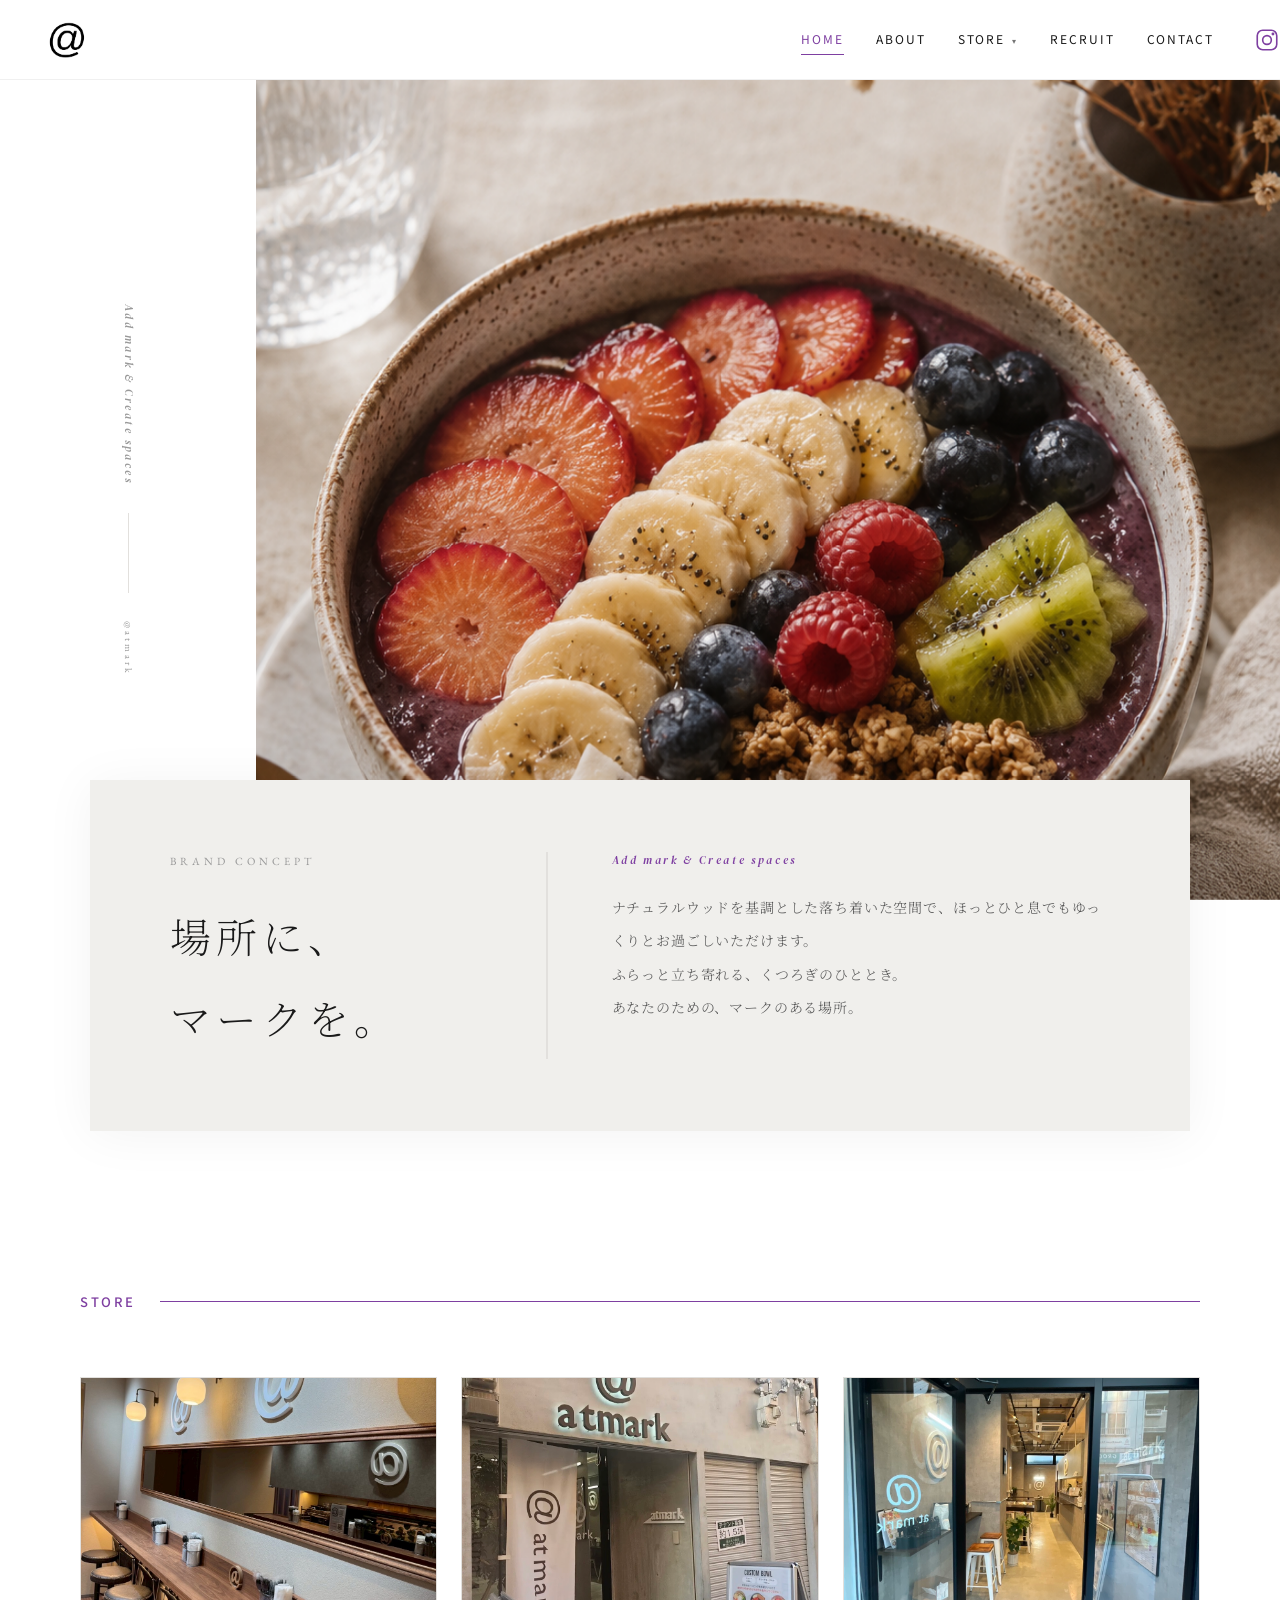
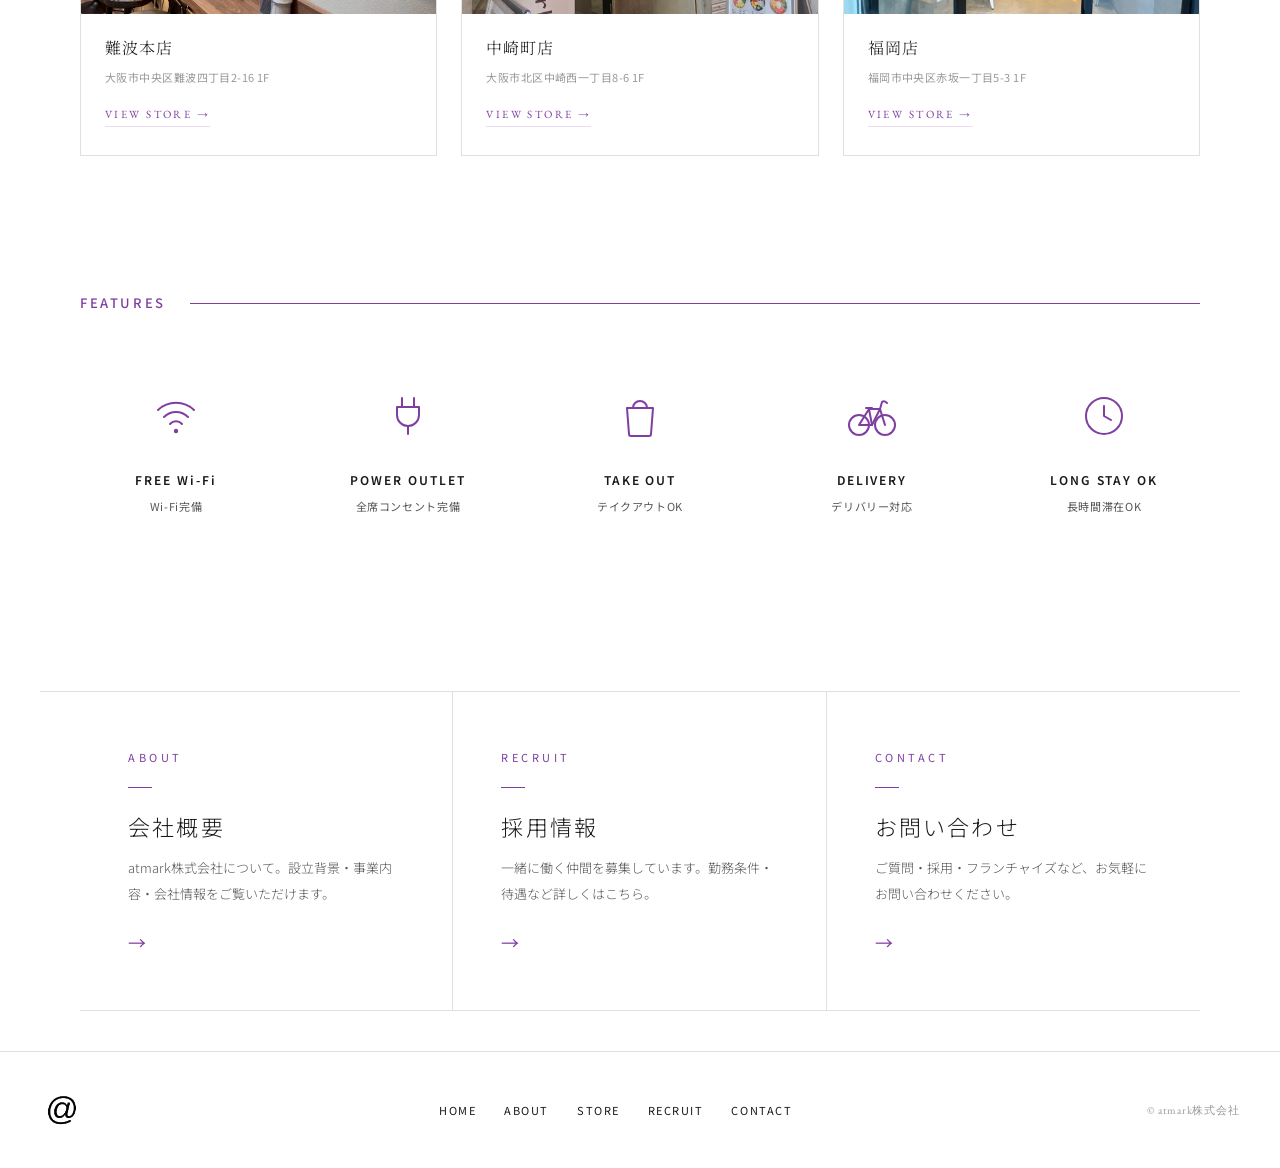
==== index.html @ f748c9ee "Add STORE accordion to hamburger drawer menu Co-Authored-By: Claude Sonnet 4.6 <noreply@anthropic.co" ====
<!DOCTYPE html>
<html lang="ja">

<head>
  <meta charset="UTF-8">
  <meta name="viewport" content="width=device-width, initial-scale=1.0">
  <title>@atmark — Add mark &amp; Create spaces</title>
  <meta name="description" content="@atmark — Add mark &amp; Create spaces。大阪・福岡でアサイーボウル＆グリークヨーグルト専門店を展開するatmark株式会社。">

  <link rel="preconnect" href="https://fonts.googleapis.com">
  <link rel="preconnect" href="https://fonts.gstatic.com" crossorigin>
  <link
    href="https://fonts.googleapis.com/css2?family=DM+Serif+Display:ital@0;1&family=EB+Garamond:ital,wght@0,400;0,500;1,400&family=Noto+Sans+JP:wght@300;400;500&family=Noto+Serif+JP:wght@200;300;400;500&display=swap"
    rel="stylesheet">
  <link rel="stylesheet" href="css/style.css">
  <script src="js/loading.js"></script>
</head>

<body>

  <header class="header">
    <div class="header__inner">
      <a href="index.html" class="logo" aria-label="at mark home">
        <img src="images/common/logo.png" alt="at mark" class="logo__img">
      </a>
      <nav class="nav" aria-label="primary">
        <ul class="nav__list">
          <li><a href="index.html" class="is-active" aria-current="page">HOME</a></li>
          <li><a href="about/index.html">ABOUT</a></li>
          <li class="nav__item--dd">
            <a href="#">STORE<span class="nav__caret"> ▾</span></a>
            <ul class="nav__dropdown">
              <li><a href="store/namba/index.html">難波本店</a></li>
              <li><a href="store/nakazakicho/index.html">中崎町店</a></li>
              <li><a href="store/fukuoka/index.html">福岡店</a></li>
            </ul>
          </li>
          <li><a href="recruit/index.html">RECRUIT</a></li>
          <li><a href="contact/index.html">CONTACT</a></li>
        </ul>
        <a href="https://www.instagram.com/atmark.acai?igsh=MmFkdWY1Mmg0eDNp" class="nav__ig" target="_blank"
          rel="noopener" aria-label="Instagram">
          <svg viewBox="0 0 24 24" width="20" height="20" fill="none" stroke="currentColor" stroke-width="1.5"
            aria-hidden="true">
            <rect x="3" y="3" width="18" height="18" rx="5" ry="5" />
            <circle cx="12" cy="12" r="4" />
            <circle cx="17.5" cy="6.5" r="0.6" fill="currentColor" />
          </svg>
        </a>
        <button class="nav__hamburger" aria-label="メニューを開く" aria-expanded="false">
          <span></span>
          <span></span>
          <span></span>
        </button>
      </nav>
    </div>
  </header>

  <div class="nav__drawer" aria-hidden="true">
    <button class="nav__drawer-close" aria-label="メニューを閉じる">
      <svg viewBox="0 0 24 24" width="20" height="20" fill="none" stroke="currentColor" stroke-width="1.5" aria-hidden="true"><path d="M18 6L6 18M6 6l12 12"/></svg>
    </button>
    <ul class="nav__drawer-list">
      <li><a href="index.html">HOME</a></li>
      <li><a href="about/index.html">ABOUT</a></li>
      <li class="nav__drawer-item--store">
        <button class="nav__drawer-store-btn" aria-expanded="false">STORE <span class="nav__drawer-caret">▾</span></button>
        <ul class="nav__drawer-sub">
          <li><a href="store/namba/index.html">難波本店</a></li>
          <li><a href="store/nakazakicho/index.html">中崎町店</a></li>
          <li><a href="store/fukuoka/index.html">福岡店</a></li>
        </ul>
      </li>
      <li><a href="recruit/index.html">RECRUIT</a></li>
      <li><a href="contact/index.html">CONTACT</a></li>
    </ul>
  </div>
  <div class="nav__overlay"></div>

  <section class="hero-c" aria-label="@atmark">
    <div class="hero-c__visual">
      <img src="images/common/main.jpg" alt="">
    </div>
    <div class="hero-c__side" aria-hidden="true">
      <span class="hero-c__side-text">Add mark &amp; Create spaces</span>
      <span class="hero-c__side-line"></span>
      <span class="hero-c__side-brand">@atmark</span>
    </div>
  </section>

  <div class="concept-wrap">
    <div class="concept">
      <div>
        <span class="concept__kicker">BRAND CONCEPT</span>
        <h1 class="concept__heading">場所に、<br>マークを。</h1>
      </div>
      <div class="concept__divider" aria-hidden="true"></div>
      <div>
        <span class="concept__sub">Add mark &amp; Create spaces</span>
        <p class="concept__body">
          ナチュラルウッドを基調とした落ち着いた空間で、ほっとひと息でもゆっくりとお過ごしいただけます。<br>ふらっと立ち寄れる、くつろぎのひととき。<br>あなたのための、マークのある場所。</p>
      </div>
    </div>
  </div>

  <section class="stores">
    <div class="container">
      <h2 class="section-head">
        <span class="section-head__title">STORE</span>
        <span class="section-head__rule" aria-hidden="true"></span>
      </h2>
      <ul class="stores__grid">
        <li class="store-card">
          <div class="store-card__img">
            <img src="images/store/namba/interior-01.jpg" alt="難波本店" loading="lazy">
          </div>
          <div class="store-card__body">
            <p class="store-card__name">難波本店</p>
            <p class="store-card__address">大阪市中央区難波四丁目2-16 1F</p>
            <a href="store/namba/index.html" class="store-card__link">VIEW STORE →</a>
          </div>
        </li>
        <li class="store-card">
          <div class="store-card__img">
            <img src="images/store/nakazakicho/exterior-01.jpg" alt="中崎町店" loading="lazy">
          </div>
          <div class="store-card__body">
            <p class="store-card__name">中崎町店</p>
            <p class="store-card__address">大阪市北区中崎西一丁目8-6 1F</p>
            <a href="store/nakazakicho/index.html" class="store-card__link">VIEW STORE →</a>
          </div>
        </li>
        <li class="store-card">
          <div class="store-card__img">
            <img src="images/store/fukuoka/exterior-01.jpg" alt="福岡店" loading="lazy">
          </div>
          <div class="store-card__body">
            <p class="store-card__name">福岡店</p>
            <p class="store-card__address">福岡市中央区赤坂一丁目5-3 1F</p>
            <a href="store/fukuoka/index.html" class="store-card__link">VIEW STORE →</a>
          </div>
        </li>
      </ul>
    </div>
  </section>

  <section class="features">
    <div class="container">
      <h2 class="section-head">
        <span class="section-head__title">FEATURES</span>
        <span class="section-head__rule" aria-hidden="true"></span>
      </h2>
      <ul class="features__grid">
        <li class="feat">
          <span class="feat__icon" aria-hidden="true">
            <svg viewBox="0 0 48 48" fill="none" stroke="currentColor" stroke-width="2" stroke-linecap="round"
              stroke-linejoin="round">
              <path d="M6 18a26 26 0 0 1 36 0" />
              <path d="M12 25a17 17 0 0 1 24 0" />
              <path d="M18 32a8 8 0 0 1 12 0" />
              <circle cx="24" cy="39" r="2.2" fill="currentColor" stroke="none" />
            </svg>
          </span>
          <p class="feat__en">FREE Wi-Fi</p>
          <p class="feat__ja">Wi-Fi完備</p>
        </li>
        <li class="feat">
          <span class="feat__icon" aria-hidden="true">
            <svg viewBox="0 0 48 48" fill="none" stroke="currentColor" stroke-width="2" stroke-linecap="round"
              stroke-linejoin="round">
              <path d="M18 6v9" />
              <path d="M30 6v9" />
              <path d="M13 15h22v8a11 11 0 0 1-22 0z" />
              <path d="M24 34v8" />
            </svg>
          </span>
          <p class="feat__en">POWER OUTLET</p>
          <p class="feat__ja">全席コンセント完備</p>
        </li>
        <li class="feat">
          <span class="feat__icon" aria-hidden="true">
            <svg viewBox="0 0 48 48" fill="none" stroke="currentColor" stroke-width="2" stroke-linecap="round"
              stroke-linejoin="round">
              <path d="M11 16h26l-2 26a2 2 0 0 1-2 2H15a2 2 0 0 1-2-2z" />
              <path d="M17 16a7 7 0 0 1 14 0" />
            </svg>
          </span>
          <p class="feat__en">TAKE OUT</p>
          <p class="feat__ja">テイクアウトOK</p>
        </li>
        <li class="feat">
          <span class="feat__icon" aria-hidden="true">
            <svg viewBox="0 0 48 48" fill="none" stroke="currentColor" stroke-width="2" stroke-linecap="round"
              stroke-linejoin="round">
              <circle cx="11" cy="33" r="10" />
              <circle cx="37" cy="33" r="10" />
              <path d="M11 33 L24 33 L21 17 Z" />
              <path d="M24 33 L32 17" />
              <path d="M21 17 L32 17" />
              <path d="M32 17 L37 33" />
              <path d="M32 17 L34 10 Q36 8 39 11" />
              <path d="M18 16 L24 16" />
            </svg>
          </span>
          <p class="feat__en">DELIVERY</p>
          <p class="feat__ja">デリバリー対応</p>
        </li>
        <li class="feat">
          <span class="feat__icon" aria-hidden="true">
            <svg viewBox="0 0 48 48" fill="none" stroke="currentColor" stroke-width="2" stroke-linecap="round"
              stroke-linejoin="round">
              <circle cx="24" cy="24" r="18" />
              <path d="M24 14v10l7 4" />
            </svg>
          </span>
          <p class="feat__en">LONG STAY OK</p>
          <p class="feat__ja">長時間滞在OK</p>
        </li>
      </ul>
    </div>
  </section>

  <section class="page-nav">
    <div class="container">
      <a href="about/index.html" class="page-nav__item">
        <span class="page-nav__en">ABOUT</span>
        <span class="page-nav__rule" aria-hidden="true"></span>
        <div class="page-nav__body">
          <h2 class="page-nav__title">会社概要</h2>
          <p class="page-nav__desc">atmark株式会社について。設立背景・事業内容・会社情報をご覧いただけます。</p>
        </div>
        <span class="page-nav__arrow" aria-hidden="true">→</span>
      </a>
      <a href="recruit/index.html" class="page-nav__item">
        <span class="page-nav__en">RECRUIT</span>
        <span class="page-nav__rule" aria-hidden="true"></span>
        <div class="page-nav__body">
          <h2 class="page-nav__title">採用情報</h2>
          <p class="page-nav__desc">一緒に働く仲間を募集しています。勤務条件・待遇など詳しくはこちら。</p>
        </div>
        <span class="page-nav__arrow" aria-hidden="true">→</span>
      </a>
      <a href="contact/index.html" class="page-nav__item">
        <span class="page-nav__en">CONTACT</span>
        <span class="page-nav__rule" aria-hidden="true"></span>
        <div class="page-nav__body">
          <h2 class="page-nav__title">お問い合わせ</h2>
          <p class="page-nav__desc">ご質問・採用・フランチャイズなど、お気軽にお問い合わせください。</p>
        </div>
        <span class="page-nav__arrow" aria-hidden="true">→</span>
      </a>
    </div>
  </section>

  <footer class="footer">
    <div class="footer__inner">
      <a href="index.html" class="logo logo--sm" aria-label="at mark home">
        <img src="images/common/logo.png" alt="at mark" class="logo__img">
      </a>
      <nav class="footer__nav" aria-label="footer">
        <ul>
          <li><a href="index.html">HOME</a></li>
          <li><a href="about/index.html">ABOUT</a></li>
          <li><a href="store/namba/index.html">STORE</a></li>
          <li><a href="recruit/index.html">RECRUIT</a></li>
          <li><a href="contact/index.html">CONTACT</a></li>
        </ul>
      </nav>
      <p class="footer__copy">© atmark株式会社</p>
    </div>
  </footer>

  <script src="js/nav.js"></script>
</body>

</html>
---- css/style.css ----
/* =========================================================
   @atmark コーポレートサイト — style.css
   Design C ベース: 右寄せ Hero / 浮かびカード / 超大余白
   ========================================================= */

/* ---------------------------------------------------------
   1. Variables
   --------------------------------------------------------- */
:root {
  --bg:           #FFFFFF;
  --surface:      #FFFFFF;
  --text:         #1a1a1a;
  --text-soft:    #555555;
  --text-mute:    #999999;
  --accent:       #7E3FA1;
  --accent-light: #EBDCF3;
  --border:       #E2E0DD;

  --font-serif:    'Noto Serif JP', 'Yu Mincho', '游明朝', 'Hiragino Mincho ProN', serif;
  --font-garamond: 'EB Garamond', 'Georgia', serif;
  --font-dm:       'DM Serif Display', 'Georgia', serif;
  --font-sans:     'Noto Sans JP', 'Yu Gothic', '游ゴシック', 'Hiragino Sans', sans-serif;

  --sp-xs: 24px;
  --sp-s:  40px;
  --sp-m:  64px;
  --sp-l:  96px;

  --container:      1200px;
  --container-wide: 1400px;
}

/* ---------------------------------------------------------
   2. Reset / Base
   --------------------------------------------------------- */
*, *::before, *::after { box-sizing: border-box; }
html { -webkit-text-size-adjust: 100%; scroll-behavior: smooth; }
body {
  margin: 0;
  background: var(--bg);
  color: var(--text);
  font-family: var(--font-sans);
  font-size: 13px;
  line-height: 1.7;
  -webkit-font-smoothing: antialiased;
  -moz-osx-font-smoothing: grayscale;
}
body.is-store { background: var(--bg); }

img { display: block; max-width: 100%; height: auto; }
a { color: inherit; text-decoration: none; }
ul, ol { list-style: none; margin: 0; padding: 0; }
dl, dd { margin: 0; }
button { font: inherit; cursor: pointer; border: none; }

.container {
  max-width: var(--container);
  margin: 0 auto;
  padding: 0 var(--sp-s);
}

/* ---------------------------------------------------------
   3. Logo
   --------------------------------------------------------- */
.logo { display: inline-flex; align-items: center; }
.logo__img { height: 44px; width: auto; display: block; }
.logo--sm .logo__img { height: 36px; }

/* ---------------------------------------------------------
   4. Header & Navigation
   --------------------------------------------------------- */
.header {
  position: fixed;
  top: 0; left: 0; right: 0;
  height: 80px;
  background: rgba(255,255,255,0.96);
  backdrop-filter: blur(8px);
  -webkit-backdrop-filter: blur(8px);
  border-bottom: 1px solid rgba(0,0,0,0.06);
  z-index: 100;
}
body.is-store .header {
  background: rgba(255,255,255,0.96);
  border-bottom: 1px solid var(--border);
}
.header__inner {
  max-width: var(--container-wide);
  margin: 0 auto;
  height: 100%;
  padding: 0 0 0 var(--sp-s);
  display: flex;
  align-items: center;
  justify-content: space-between;
  gap: var(--sp-s);
}

.nav { display: flex; align-items: center; gap: var(--sp-s); }
.nav__list { display: flex; align-items: center; gap: 32px; }
.nav__list a {
  font-size: 12px;
  font-weight: 400;
  letter-spacing: 0.16em;
  color: var(--text);
  padding: 6px 0;
  position: relative;
  transition: color 0.2s;
}
.nav__list a:hover { color: var(--accent); }
.nav__list a.is-active { color: var(--accent); }
.nav__list a.is-active::after {
  content: "";
  position: absolute;
  left: 0; right: 0; bottom: -2px;
  height: 1.5px;
  background: var(--accent);
}
.nav__caret { font-size: 8px; opacity: 0.6; margin-left: 3px; }

/* Dropdown */
.nav__item--dd { position: relative; }
.nav__dropdown {
  position: absolute;
  top: 100%;
  left: 50%;
  transform: translateX(-50%) translateY(-4px);
  background: #FFFFFF;
  border: 1px solid var(--border);
  min-width: 136px;
  padding: 14px 0 8px;
  opacity: 0;
  visibility: hidden;
  transition: opacity 0.2s ease, transform 0.2s ease;
  box-shadow: 0 8px 28px rgba(0,0,0,0.07);
  z-index: 200;
}
.nav__item--dd:hover .nav__dropdown {
  opacity: 1;
  visibility: visible;
  transform: translateX(-50%) translateY(0);
}
.nav__dropdown li a {
  display: block;
  padding: 9px 20px;
  font-size: 12px;
  letter-spacing: 0.06em;
  transition: color 0.15s;
}
.nav__dropdown li a:hover { color: var(--accent); }
.nav__dropdown li a.is-active {
  color: var(--accent);
  font-weight: 500;
}

/* Instagram icon */
.nav__ig {
  display: inline-flex;
  align-items: center;
  justify-content: center;
  color: var(--accent);
  transition: color 0.2s;
}
.nav__ig svg { width: 26px; height: 26px; }
.nav__ig:hover { opacity: 0.7; }

/* Hamburger */
.nav__hamburger {
  display: none;
  flex-direction: column;
  justify-content: center;
  gap: 5px;
  background: none;
  border: none;
  padding: 4px;
  cursor: pointer;
  z-index: 301;
}
.nav__hamburger span {
  display: block;
  width: 22px;
  height: 1.5px;
  background: var(--text);
  transition: transform 0.25s, opacity 0.25s;
}

/* Drawer */
.nav__drawer {
  position: fixed;
  top: 0;
  right: 0;
  width: 280px;
  height: 100vh;
  background: var(--bg);
  z-index: 300;
  padding: 72px 40px 40px;
  transform: translateX(100%);
  transition: transform 0.3s ease;
}
.nav__drawer.is-open { transform: translateX(0); }
.nav__drawer-close {
  position: absolute;
  top: 20px;
  right: 20px;
  background: none;
  border: none;
  color: var(--text-mute);
  cursor: pointer;
  padding: 4px;
  display: flex;
  align-items: center;
}
.nav__drawer-close:hover { color: var(--accent); }
.nav__drawer-list {
  list-style: none;
  padding: 0;
  margin: 0;
}
.nav__drawer-list li { border-bottom: 1px solid var(--border); }
.nav__drawer-list a {
  display: block;
  padding: 18px 0;
  font-size: 12px;
  letter-spacing: 0.24em;
  color: var(--text);
  text-decoration: none;
  transition: color 0.15s;
}
.nav__drawer-list a:hover { color: var(--accent); }
.nav__drawer-list a.is-active { color: var(--accent); }

/* Overlay */
.nav__overlay {
  display: none;
  position: fixed;
  inset: 0;
  background: rgba(0,0,0,0.35);
  z-index: 290;
}
.nav__overlay.is-open { display: block; }

/* ---------------------------------------------------------
   5. Footer
   --------------------------------------------------------- */
.footer {
  background: var(--bg);
  border-top: 1px solid var(--border);
  padding: var(--sp-s) 0;
  margin-top: var(--sp-s);
}
body.is-store .footer { background: var(--bg); }
.footer__inner {
  max-width: var(--container-wide);
  margin: 0 auto;
  padding: 0 var(--sp-s);
  display: grid;
  grid-template-columns: auto 1fr auto;
  align-items: center;
  gap: var(--sp-s);
}
.footer__nav ul {
  display: flex;
  justify-content: center;
  flex-wrap: wrap;
  gap: 28px;
}
.footer__nav a {
  font-size: 11px;
  font-weight: 400;
  letter-spacing: 0.14em;
  transition: color 0.2s;
}
.footer__nav a:hover { color: var(--accent); }
.footer__copy {
  margin: 0;
  font-size: 11px;
  letter-spacing: 0.08em;
  color: var(--text-mute);
  font-family: var(--font-garamond);
}

/* ---------------------------------------------------------
   6. Section heading (shared)
   --------------------------------------------------------- */
.section-head {
  display: flex;
  align-items: center;
  gap: var(--sp-xs);
  margin: 0 0 var(--sp-m);
}
.section-head__title {
  font-size: 13px;
  font-weight: 500;
  letter-spacing: 0.2em;
  white-space: nowrap;
  color: var(--accent);
}
.section-head__rule {
  flex: 1;
  height: 1px;
  background: var(--accent);
}

/* ---------------------------------------------------------
   7. HOME — Hero C (Design C: 右寄せ 80% + 左パネル)
   --------------------------------------------------------- */
.hero-c {
  position: relative;
  height: 100vh;
  min-height: 600px;
  padding-top: 80px;
  display: flex;
  flex-direction: row-reverse;
}
.hero-c__visual {
  width: 80%;
  height: 100%;
  overflow: hidden;
  flex-shrink: 0;
}
.hero-c__visual img {
  width: 100%;
  height: 100%;
  object-fit: cover;
  object-position: center 30%;
  animation: heroZoomOut 9s ease forwards;
}
@keyframes heroZoomOut {
  from { transform: scale(1.06); }
  to   { transform: scale(1); }
}
.hero-c__side {
  flex: 1;
  display: flex;
  flex-direction: column;
  align-items: center;
  justify-content: center;
  background: var(--bg);
  gap: 28px;
}
.hero-c__side-text {
  writing-mode: vertical-rl;
  font-family: var(--font-dm);
  font-style: italic;
  font-size: 11px;
  letter-spacing: 0.22em;
  color: var(--text-mute);
}
.hero-c__side-line {
  width: 1px;
  height: 80px;
  background: var(--border);
}
.hero-c__side-brand {
  writing-mode: vertical-rl;
  font-family: var(--font-garamond);
  font-size: 10px;
  letter-spacing: 0.3em;
  color: var(--text-mute);
}

/* ---------------------------------------------------------
   8. HOME — Concept card (Hero に重なる白カード)
   --------------------------------------------------------- */
.concept-wrap {
  position: relative;
  margin-top: -120px;
  z-index: 10;
  padding: 0 var(--sp-s) 160px;
}
.concept {
  max-width: 1100px;
  margin: 0 auto;
  background: #F0EFEC;
  padding: 72px 80px;
  display: grid;
  grid-template-columns: 1fr 2px 1.6fr;
  gap: 64px;
  align-items: start;
  box-shadow: 0 4px 48px rgba(0,0,0,0.05);
}
.concept__kicker {
  display: block;
  font-family: var(--font-garamond);
  font-size: 11px;
  letter-spacing: 0.36em;
  color: var(--text-mute);
  margin-bottom: 24px;
}
.concept__heading {
  margin: 0;
  font-family: var(--font-serif);
  font-size: clamp(28px, 3.2vw, 44px);
  font-weight: 200;
  line-height: 2;
  letter-spacing: 0.12em;
  color: var(--text);
}
.concept__divider {
  background: var(--border);
  align-self: stretch;
}
.concept__sub {
  display: block;
  font-family: var(--font-dm);
  font-style: italic;
  font-size: 11px;
  letter-spacing: 0.24em;
  color: var(--accent);
  margin-bottom: 20px;
}
.concept__body {
  margin: 0;
  font-family: var(--font-serif);
  font-size: 14px;
  font-weight: 300;
  line-height: 2.4;
  letter-spacing: 0.06em;
  color: var(--text-soft);
}

/* ---------------------------------------------------------
   9. HOME — Store teaser
   --------------------------------------------------------- */
.stores {
  padding: 0 0 var(--sp-l);
}
.stores__grid {
  display: grid;
  grid-template-columns: repeat(3, 1fr);
  gap: var(--sp-xs);
  margin-top: 0;
}
.store-card {
  background: #FFFFFF;
  border: 1px solid var(--border);
  overflow: hidden;
  position: relative;
  transition: box-shadow 0.3s ease;
  cursor: pointer;
}
.store-card:hover { box-shadow: 0 8px 32px rgba(0,0,0,0.08); }
.store-card__img {
  aspect-ratio: 3 / 2;
  overflow: hidden;
}
.store-card__img img {
  width: 100%;
  height: 100%;
  object-fit: cover;
  transition: transform 0.6s ease;
}
.store-card:hover .store-card__img img { transform: scale(1.04); }
.store-card__body { padding: 20px 24px 28px; }
.store-card__name {
  font-family: var(--font-serif);
  font-size: 16px;
  font-weight: 300;
  margin: 0 0 6px;
  letter-spacing: 0.06em;
}
.store-card__address {
  font-size: 11px;
  color: var(--text-mute);
  margin: 0 0 16px;
  letter-spacing: 0.04em;
}
.store-card__link {
  display: inline-flex;
  align-items: center;
  gap: 6px;
  font-family: var(--font-garamond);
  font-size: 11px;
  letter-spacing: 0.22em;
  color: var(--accent);
  border-bottom: 1px solid var(--accent-light);
  padding-bottom: 2px;
  transition: border-color 0.2s;
}
.store-card__link::after {
  content: '';
  position: absolute;
  inset: 0;
}
.store-card:hover .store-card__link { border-color: var(--accent); }

/* ---------------------------------------------------------
   10. HOME — Page navigation
   --------------------------------------------------------- */
.page-nav .container {
  display: grid;
  grid-template-columns: repeat(3, 1fr);
  border-top: 1px solid var(--border);
}
.page-nav__item {
  display: flex;
  flex-direction: column;
  gap: 20px;
  padding: 56px 48px 52px;
  border-right: 1px solid var(--border);
  border-bottom: 1px solid var(--border);
  text-decoration: none;
  color: var(--text);
  transition: background 0.25s;
}
.page-nav__item:last-child { border-right: none; }
.page-nav__item:hover { background: #FFFFFF; }
.page-nav__en {
  font-family: var(--garamond);
  font-size: 11px;
  letter-spacing: 0.32em;
  color: var(--accent);
}
.page-nav__rule {
  display: block;
  width: 24px;
  height: 1px;
  background: var(--accent);
}
.page-nav__title {
  margin: 0 0 10px;
  font-family: var(--serif);
  font-size: 22px;
  font-weight: 300;
  letter-spacing: 0.1em;
}
.page-nav__desc {
  margin: 0;
  font-size: 13px;
  font-weight: 300;
  line-height: 2;
  color: var(--text-soft);
}
.page-nav__arrow {
  margin-top: auto;
  font-family: var(--garamond);
  font-size: 18px;
  color: var(--accent);
  transition: transform 0.2s;
}
.page-nav__item:hover .page-nav__arrow { transform: translateX(4px); }

/* ---------------------------------------------------------
   11. HOME / STORE — Features
   --------------------------------------------------------- */
.features {
  padding: var(--sp-s) 0 var(--sp-l);
  margin-bottom: 80px;
}
.features__grid {
  display: grid;
  grid-template-columns: repeat(5, 1fr);
  gap: var(--sp-s);
}
.feat {
  display: flex;
  flex-direction: column;
  align-items: center;
  gap: 6px;
  text-align: center;
}
.feat__icon {
  display: inline-flex;
  align-items: center;
  justify-content: center;
  width: 76px;
  height: 76px;
  margin-bottom: 10px;
  color: var(--accent);
}
.feat__icon svg { width: 48px; height: 48px; }
.feat__en {
  margin: 0;
  font-size: 12px;
  font-weight: 600;
  letter-spacing: 0.16em;
  color: var(--text);
}
.feat__ja {
  margin: 0;
  font-size: 11px;
  font-weight: 400;
  letter-spacing: 0.06em;
  color: var(--text-soft);
}

/* ---------------------------------------------------------
   11. Sub-page hero (ABOUT / RECRUIT / CONTACT / STORE)
   --------------------------------------------------------- */
.hero-sub {
  position: relative;
  height: clamp(300px, 38vw, 460px);
  overflow: hidden;
  background: #111;
  margin-top: 80px;
}
.hero-sub__img {
  width: 100%;
  height: 100%;
  object-fit: cover;
  object-position: center 35%;
  opacity: 0.7;
  animation: heroZoomOut 9s ease forwards;
}
.hero-sub__overlay {
  position: absolute;
  left: clamp(32px, 6vw, 80px);
  bottom: clamp(36px, 5.5vw, 64px);
  color: #fff;
  text-shadow: 0 1px 18px rgba(0,0,0,0.3);
}
.hero-sub__label {
  margin: 0 0 14px;
  font-family: var(--font-garamond);
  font-size: 10px;
  letter-spacing: 0.44em;
  opacity: 0.75;
}
.hero-sub__title {
  margin: 0 0 8px;
  font-family: var(--font-serif);
  font-size: clamp(32px, 5vw, 60px);
  font-weight: 300;
  letter-spacing: 0.24em;
  line-height: 1;
}
.hero-sub__en {
  margin: 0;
  font-family: var(--font-garamond);
  font-size: clamp(12px, 1.4vw, 16px);
  font-weight: 400;
  letter-spacing: 0.3em;
  opacity: 0.75;
}

/* ---------------------------------------------------------
   12. Sub-page lead
   --------------------------------------------------------- */
.page-lead {
  text-align: center;
  padding: clamp(72px, 10vw, 120px) var(--sp-s);
  background: var(--surface);
}
.page-lead--tight {
  padding-bottom: 24px;
}
.page-lead__title {
  margin: 0 auto 32px;
  font-family: var(--font-serif);
  font-size: clamp(20px, 2.4vw, 28px);
  font-weight: 300;
  line-height: 1.9;
  letter-spacing: 0.12em;
}
.page-lead__rule {
  display: block;
  width: 1px;
  height: 56px;
  background: var(--text-mute);
  margin: 0 auto 32px;
}
.page-lead__body {
  margin: 0 auto;
  max-width: 560px;
  font-family: var(--font-serif);
  font-size: 13px;
  font-weight: 300;
  line-height: 2.2;
  color: var(--text-soft);
  letter-spacing: 0.04em;
}

/* ---------------------------------------------------------
   13. STORE pages — Store Info
   --------------------------------------------------------- */
.store-lead {
  text-align: center;
  padding: var(--sp-l) var(--sp-s);
  background: var(--surface);
}
.store-lead__title {
  margin: 0 auto;
  font-family: var(--font-serif);
  font-weight: 400;
  font-size: clamp(20px, 2.4vw, 28px);
  letter-spacing: 0.12em;
  line-height: 1.9;
  color: var(--text);
}
.store-lead__divider {
  display: block;
  width: 40px;
  height: 1px;
  background: var(--accent);
  margin: var(--sp-xs) auto;
}
.store-lead__body {
  margin: 0 auto;
  font-size: 13px;
  line-height: 2;
  color: var(--text-soft);
  letter-spacing: 0.04em;
}

.info { padding: var(--sp-s) 0 var(--sp-l); }
.info__grid {
  display: grid;
  grid-template-columns: 1fr 1.4fr;
  gap: var(--sp-m);
  align-items: start;
}
.info__list {
  display: flex;
  flex-direction: column;
  gap: 32px;
}
.info__row {
  display: grid;
  grid-template-columns: 44px 80px 1fr;
  gap: 16px;
  align-items: center;
  padding-bottom: 20px;
  border-bottom: 1px solid var(--border);
}
.info__icon {
  display: inline-flex;
  align-items: center;
  justify-content: center;
  width: 24px; height: 24px;
  color: var(--accent);
}
.info__row dt {
  font-size: 11px;
  font-weight: 500;
  letter-spacing: 0.18em;
  color: var(--text-mute);
}
.info__row dd {
  font-size: 15px;
  font-weight: 400;
  letter-spacing: 0.06em;
}

/* Map */
.info__map { display: flex; flex-direction: column; align-items: flex-end; gap: var(--sp-xs); }
.map {
  position: relative;
  width: 100%;
  height: 360px;
  background: #e6e6e6;
  overflow: hidden;
}
.map iframe {
  width: 100%;
  height: 100%;
  border: 0;
  filter: grayscale(0.6) contrast(1.05);
}
.map__pin {
  position: absolute;
  top: 50%; left: 50%;
  transform: translate(-50%,-50%);
  display: inline-flex;
  align-items: center;
  gap: 8px;
  pointer-events: none;
  z-index: 2;
}
.map__mark {
  display: inline-flex;
  align-items: center;
  justify-content: center;
  width: 32px; height: 32px;
  border-radius: 50%;
  background: var(--accent);
  color: #fff;
  font-family: var(--font-serif);
  font-size: 18px;
  box-shadow: 0 2px 6px rgba(0,0,0,0.18);
}
.map__label {
  font-family: var(--font-serif);
  font-size: 16px;
  font-weight: 500;
  background: rgba(250,250,250,0.88);
  padding: 2px 8px;
  letter-spacing: 0.04em;
}

/* Button */
.btn {
  display: inline-flex;
  align-items: center;
  gap: 8px;
  padding: 12px 24px;
  font-size: 13px;
  font-weight: 500;
  letter-spacing: 0.1em;
  border-radius: 2px;
  transition: all 0.2s;
  cursor: pointer;
}
.btn--ghost {
  background: #FFFFFF;
  color: var(--text);
  border: 1px solid var(--border);
}
.btn--ghost:hover {
  background: var(--accent-light);
  border-color: var(--accent);
  color: var(--accent);
}
.btn--solid {
  background: var(--text);
  color: #fff;
  border: 1px solid var(--text);
}
.btn--solid:hover { background: var(--accent); border-color: var(--accent); }

/* Gallery */
.gallery { padding: var(--sp-s) 0 var(--sp-l); }
.gallery__grid {
  display: grid;
  grid-template-columns: repeat(3, 1fr);
  gap: var(--sp-xs);
}
.gallery__grid figure {
  margin: 0;
  aspect-ratio: 4/3;
  overflow: hidden;
  background: #e6e6e6;
  position: relative;
}
.gallery__grid figure::after {
  content: '';
  position: absolute;
  inset: 0;
  background: linear-gradient(to bottom, transparent 55%, rgba(20,15,10,0.28) 100%);
  pointer-events: none;
  transition: opacity 0.4s ease;
}
.gallery__grid figure:hover::after { opacity: 0.4; }
.gallery__grid img {
  width: 100%;
  height: 100%;
  object-fit: cover;
  transition: transform 0.5s ease, filter 0.5s ease;
  filter: brightness(0.93) saturate(0.85);
}
.gallery__grid figure:hover img {
  transform: scale(1.03);
  filter: brightness(1) saturate(1);
}

/* Instagram CTA in store */
.store-ig {
  padding: var(--sp-s) 0 var(--sp-m);
  text-align: center;
}
.store-ig a {
  display: inline-flex;
  align-items: center;
  gap: 10px;
  padding: 14px 32px;
  border: 1px solid var(--border);
  font-family: var(--font-garamond);
  font-size: 13px;
  letter-spacing: 0.2em;
  color: var(--text);
  transition: all 0.2s;
}
.store-ig a:hover { border-color: var(--accent); color: var(--accent); }

/* ---------------------------------------------------------
   14. ABOUT — CEO Message
   --------------------------------------------------------- */
.ceo-section {
  background: var(--bg);
  overflow: hidden;
}
.ceo-section__head {
  max-width: var(--container);
  margin: 0 auto;
  padding: 0px 64px 48px;
}

.ceo-upper {
  background: #EBEBEB;
  position: relative;
  display: flex;
  align-items: flex-end;
  min-height: 520px;
  overflow: hidden;
}
.ceo-upper__photo {
  flex: 0 0 44%;
  align-self: stretch;
  position: relative;
  background: #EBEBEB;
  min-height: 480px;
  overflow: hidden;
}
.ceo-upper__photo img {
  width: 100%;
  height: 100%;
  object-fit: contain;
  object-position: bottom center;
  display: block;
  transform: translateX(50px);
}
.ceo-upper__quote-wrap {
  flex: 1;
  padding: 80px 72px 80px 56px;
  display: flex;
  flex-direction: column;
  justify-content: center;
}
.ceo-upper__quote {
  font-family: var(--font-serif);
  font-size: clamp(20px, 2.4vw, 30px);
  font-weight: 300;
  line-height: 2;
  letter-spacing: 0.1em;
  color: var(--text);
  margin: 0;
}

.ceo-lower {
  background: var(--bg);
  padding: 64px 64px 80px;
  max-width: var(--container);
  margin: -56px auto 0;
  position: relative;
  z-index: 1;
  box-shadow: 0 -2px 24px rgba(0,0,0,0.04);
}
.ceo-body-grid {
  display: grid;
  grid-template-columns: 1fr 1fr;
  gap: 64px;
  margin-bottom: 64px;
}
.ceo-body__col {
  font-family: var(--font-serif);
  font-size: 13px;
  font-weight: 300;
  line-height: 2.3;
  letter-spacing: 0.05em;
  color: var(--text-soft);
}
.ceo-body__col p { margin: 0 0 1.8em; }
.ceo-body__col p:last-child { margin: 0; }
.ceo-closing-inner__text {
  font-family: var(--font-garamond);
  font-size: clamp(16px, 1.8vw, 20px);
  font-style: italic;
  line-height: 1.9;
  color: var(--accent);
  margin: 1.6em 0 0;
}
.ceo-footer {
  display: flex;
  align-items: flex-end;
  justify-content: flex-end;
}
.ceo-sns { display: flex; align-items: center; gap: 20px; justify-content: flex-end; margin-top: 12px; }
.ceo-sns__link {
  display: inline-flex;
  align-items: center;
  font-size: 11px;
  letter-spacing: 0.22em;
  color: var(--accent);
  text-decoration: none;
  transition: opacity 0.2s;
}
.ceo-sns__link:hover { opacity: 0.65; }
.ceo-footer__sig { text-align: right; }
.ceo-footer__sig-title {
  font-size: 11px;
  letter-spacing: 0.22em;
  color: var(--text-mute);
  margin: 0 0 6px;
}
.ceo-footer__sig-name {
  font-family: var(--font-serif);
  font-size: 26px;
  font-weight: 400;
  letter-spacing: 0.16em;
  color: var(--text);
  margin: 0;
}

/* ---------------------------------------------------------
   14. ABOUT — Company table
   --------------------------------------------------------- */
.about-content {
  padding: var(--sp-m) 0 var(--sp-l);
  background: var(--surface);
}
.about-content .container,
.about-map .container {
  padding-left: 64px;
  padding-right: 64px;
}
.corp-table {
  width: 100%;
  border-collapse: collapse;
}
.corp-table tr { border-bottom: 1px solid var(--border); }
.corp-table tr:first-child { border-top: 1px solid var(--border); }
.corp-table th {
  width: 180px;
  padding: 22px 16px;
  text-align: left;
  font-size: 11px;
  font-weight: 500;
  letter-spacing: 0.18em;
  color: var(--text-mute);
  vertical-align: top;
  white-space: nowrap;
}
.corp-table td {
  padding: 22px 16px;
  font-size: 14px;
  letter-spacing: 0.04em;
  line-height: 1.8;
}

.about-map { padding: 0 0 var(--sp-l); background: var(--surface); }
.about-map .map { height: 320px; }

/* ---------------------------------------------------------
   15. RECRUIT
   --------------------------------------------------------- */
.recruit-content {
  padding: 0 0 var(--sp-l);
  background: var(--surface);
}
.recruit-table {
  width: 100%;
  border-collapse: collapse;
}
.recruit-table tr { border-bottom: 1px solid var(--border); }
.recruit-table tr:first-child { border-top: 1px solid var(--border); }
.recruit-table th {
  width: 200px;
  padding: 22px 16px;
  text-align: left;
  font-size: 11px;
  font-weight: 500;
  letter-spacing: 0.18em;
  color: var(--text-mute);
  vertical-align: top;
  white-space: nowrap;
}
.recruit-table td {
  padding: 22px 16px;
  font-size: 14px;
  letter-spacing: 0.04em;
  line-height: 1.9;
}
/* Vision block */
.recruit-vision {
  display: flex;
  align-items: flex-start;
  gap: 48px;
  margin-bottom: 56px;
}
.recruit-vision__img {
  flex: 0 0 46%;
  height: 300px;
  overflow: hidden;
  position: relative;
}
.recruit-vision__img::after {
  content: '';
  position: absolute;
  inset: 0;
  background: linear-gradient(135deg, rgba(250,245,235,0.18) 0%, rgba(126,63,161,0.08) 100%);
  pointer-events: none;
}
.recruit-vision__img img {
  width: 100%;
  height: 100%;
  object-fit: cover;
  object-position: center 40%;
  display: block;
  filter: brightness(0.95) saturate(0.88);
}
.recruit-vision__text {
  flex: 1;
  margin-top: 56px;
  padding-left: 70px;
}
.recruit-vision__lead {
  font-family: var(--font-serif);
  font-size: 15px;
  font-weight: 300;
  line-height: 1.9;
  letter-spacing: 0.08em;
  color: var(--text);
  margin: 0 0 20px;
}
.recruit-vision__catches {
  list-style: none;
  padding: 0;
  margin: 0 0 20px;
}
.recruit-vision__catches li {
  font-family: var(--font-serif);
  font-size: 20px;
  font-weight: 400;
  letter-spacing: 0.08em;
  line-height: 1.9;
  color: var(--text);
  display: table;
  background: linear-gradient(transparent 60%, rgba(126, 63, 161, 0.22) 60%);
  margin-bottom: 4px;
}
.recruit-vision__tagline {
  font-family: var(--font-serif);
  font-size: 15px;
  font-weight: 300;
  letter-spacing: 0.08em;
  line-height: 1.9;
  color: var(--text);
  margin: 0 0 2px;
}
.recruit-vision__tagline--accent {
  font-family: var(--font-serif);
  font-size: 15px;
  font-weight: 300;
  color: var(--text);
  margin-bottom: 16px;
}
.recruit-vision__closing {
  font-family: var(--font-serif);
  font-size: 15px;
  font-weight: 300;
  letter-spacing: 0.1em;
  color: var(--text);
  margin: 0;
}

/* Tab bar */
.recruit-tab-bar {
  display: flex;
  width: fit-content;
  border: 1px solid var(--border);
  margin-bottom: 28px;
}
.recruit-tab-btn {
  display: flex;
  flex-direction: column;
  align-items: center;
  gap: 4px;
  padding: 18px 52px;
  font-family: var(--font-sans);
  font-size: 11px;
  font-weight: 500;
  letter-spacing: 0.28em;
  color: var(--text-mute);
  background: none;
  border: none;
  border-right: 1px solid var(--border);
  cursor: pointer;
  transition: background 0.18s, color 0.18s;
}
.recruit-tab-btn:last-child { border-right: none; }
.recruit-tab-btn__sub {
  font-size: 10px;
  letter-spacing: 0.1em;
  color: var(--text-mute);
}
.recruit-tab-btn.is-active {
  background: var(--text);
  color: #fff;
}
.recruit-tab-btn.is-active .recruit-tab-btn__sub { color: rgba(255,255,255,0.55); }

/* Tab panels */
.recruit-tab-panel { display: none; }
.recruit-tab-panel.is-active { display: block; }

/* List + note inside recruit-table */
.recruit-table td ul { list-style: none; padding: 0; margin: 0; }
.recruit-table td ul li {
  position: relative;
  padding-left: 14px;
  margin-bottom: 5px;
  line-height: 1.7;
}
.recruit-table td ul li::before {
  content: "—";
  position: absolute;
  left: 0;
  color: var(--text-mute);
  font-size: 11px;
  top: 2px;
}
.recruit-table__note {
  margin: 8px 0 0;
  font-size: 12px;
  color: var(--text-mute);
  line-height: 1.7;
}
.recruit-table__intro {
  margin: 0 0 10px;
  font-size: 13px;
  color: var(--text-soft);
  line-height: 1.8;
}

.recruit-cta {
  padding: calc(var(--sp-m) - 50px) 0 var(--sp-l);
  text-align: center;
  background: var(--surface);
}
.recruit-cta__lead {
  margin: 0 0 40px;
  font-family: var(--font-serif);
  font-size: clamp(16px, 2vw, 22px);
  font-weight: 300;
  line-height: 2;
  letter-spacing: 0.1em;
  color: var(--text);
}
.recruit-cta p {
  margin: 0 0 28px;
  font-family: var(--font-serif);
  font-size: 15px;
  font-weight: 300;
  letter-spacing: 0.1em;
  color: var(--text-soft);
}

/* ---------------------------------------------------------
   16. CONTACT — Form
   --------------------------------------------------------- */
.contact-content {
  padding: var(--sp-m) 0 var(--sp-l);
  background: var(--surface);
}
.form { max-width: 680px; margin: 0 auto; }
.form__field { margin-bottom: 28px; }
.form__label {
  display: block;
  font-size: 11px;
  font-weight: 500;
  letter-spacing: 0.18em;
  color: var(--text-mute);
  margin-bottom: 8px;
}
.form__label .req {
  color: var(--accent);
  margin-left: 4px;
  font-size: 10px;
}
.form__label .opt {
  color: var(--text-mute);
  margin-left: 4px;
  font-size: 10px;
}
.form__input,
.form__select,
.form__textarea {
  width: 100%;
  padding: 12px 16px;
  border: 1px solid var(--border);
  background: #FFFFFF;
  color: var(--text);
  font-family: var(--font-sans);
  font-size: 14px;
  outline: none;
  border-radius: 0;
  -webkit-appearance: none;
  transition: border-color 0.2s;
}
.form__input:focus,
.form__select:focus,
.form__textarea:focus { border-color: var(--accent); }
.form__select-wrap { position: relative; }
.form__select-wrap::after {
  content: "▾";
  position: absolute;
  right: 14px;
  top: 50%;
  transform: translateY(-50%);
  font-size: 10px;
  color: var(--text-mute);
  pointer-events: none;
}
.form__textarea { min-height: 160px; resize: vertical; }
.form__radio-group { display: flex; gap: 24px; flex-wrap: wrap; }
.form__radio-label {
  display: inline-flex;
  align-items: center;
  gap: 8px;
  font-size: 14px;
  cursor: pointer;
}
.form__submit {
  display: flex;
  align-items: center;
  justify-content: center;
  width: 100%;
  padding: 18px;
  background: var(--text);
  color: #fff;
  font-family: var(--font-sans);
  font-size: 13px;
  font-weight: 500;
  letter-spacing: 0.24em;
  cursor: pointer;
  border: none;
  transition: background 0.2s;
  margin-top: 8px;
}
.form__submit:hover { background: var(--accent); }

/* ---------------------------------------------------------
   17. Loading
   --------------------------------------------------------- */
.loading {
  position: fixed;
  inset: 0;
  z-index: 9999;
  background: #ffffff;
  display: flex;
  flex-direction: column;
  align-items: center;
  justify-content: center;
  gap: 32px;
  opacity: 1;
  transition: opacity 2.8s ease;
}
.loading--out {
  opacity: 0;
  pointer-events: none;
}
.loading__wrap {
  position: relative;
  width: 520px;
  height: 520px;
  display: flex;
  align-items: center;
  justify-content: center;
}
.loading__ring {
  position: absolute;
  border-radius: 50%;
  transform: scale(0.3);
  opacity: 0;
  transition: transform 1.4s cubic-bezier(0.2, 0, 0.1, 1),
              opacity   1.4s ease;
}
.loading__ring--1 {
  width: 340px;
  height: 340px;
  border: 3px solid rgba(126, 63, 161, 0.3);
}
.loading__ring--2 {
  width: 500px;
  height: 500px;
  border: 3px solid rgba(126, 63, 161, 0.14);
  transition-delay: 0.1s;
}
.loading__ring.expand {
  transform: scale(1);
  opacity: 1;
}
.loading__logo {
  position: relative;
  z-index: 1;
  height: 256px;
  width: auto;
  opacity: 0;
  transform: scale(0.75);
  transition: opacity 0.8s ease,
              transform 0.8s cubic-bezier(0.2, 0, 0.1, 1);
}
.loading__logo.show {
  opacity: 1;
  transform: scale(1);
}
.loading__brand {
  margin: 0;
  font-family: var(--font-garamond);
  font-size: 52px;
  letter-spacing: 0.52em;
  color: #1a1a1a;
  opacity: 0;
  transform: translateY(6px);
  transition: opacity 0.6s ease, transform 0.6s ease;
}
.loading__brand.show {
  opacity: 1;
  transform: translateY(0);
}

/* ---------------------------------------------------------
   18. Responsive
   --------------------------------------------------------- */
@media (max-width: 1023px) {
  /* Container */
  .container { padding: 0 24px; }

  /* Nav */
  .nav__list { gap: 22px; }
  .nav__list a { font-size: 11px; }

  /* Hero C */
  .hero-c__visual { width: 75%; }

  /* Concept card */
  .concept { padding: 48px 48px; gap: 40px; }

  /* Page nav */
  .page-nav__item { padding: 40px 32px; }

  /* Store teaser */
  .stores__grid { grid-template-columns: 1fr 1fr; }

  /* Info */
  .info__grid { grid-template-columns: 1fr; gap: var(--sp-s); }
  .map { height: 300px; }

  /* Gallery */
  .gallery__grid { grid-template-columns: repeat(2, 1fr); }

  /* Features */
  .features__grid { grid-template-columns: repeat(3, 1fr); row-gap: var(--sp-m); }

  /* Footer */
  .footer__inner { grid-template-columns: 1fr; text-align: center; gap: var(--sp-xs); justify-items: center; }

  /* Tables */
  .corp-table th, .recruit-table th { width: 140px; }

  /* About map */
  .recruit-cta, .contact-content {
    padding-left: var(--sp-xs);
    padding-right: var(--sp-xs);
  }
}

@media (max-width: 767px) {
  body { font-size: 13px; }
  .container { padding: 0 16px; }

  /* About */
  .about-content .container,
  .about-map .container { padding-left: 20px; padding-right: 20px; }

  /* Recruit */
  .recruit-vision { flex-direction: column; gap: 28px; }
  .recruit-vision__img { flex: none; width: 100%; height: 240px; }
  .recruit-vision__text { margin-top: 0; padding-left: 0; }
  .recruit-vision__lead { font-size: 13px; }
  .recruit-vision__catches li { font-size: 16px; display: block; }
  .recruit-vision__tagline,
  .recruit-vision__tagline--accent,
  .recruit-vision__closing { font-size: 13px; }
  .recruit-cta { text-align: left; }
  .recruit-cta .btn { display: table; margin-left: auto; }
  .recruit-tab-btn { padding: 16px 28px; font-size: 10px; letter-spacing: 0.2em; }
  .recruit-tab-bar { width: 100%; }
  .recruit-tab-btn { flex: 1; justify-content: center; }
  .header__inner { padding: 0 16px; gap: 12px; }
  .logo__img { height: 36px; }
  .nav__list { display: none; }
  .nav__hamburger { display: flex; }
  .nav__ig { transform: translateX(30px); }

  .nav__list { gap: 14px; }
  .nav__list a { font-size: 10px; letter-spacing: 0.08em; }
  .nav__list li:nth-child(n+4) { display: none; }

  /* Hero C → full width on mobile */
  .hero-c { display: block; height: 70vh; }
  .hero-c__visual { width: 100%; height: 100%; }
  .hero-c__side { display: none; }

  /* Concept card */
  .concept-wrap { margin-top: -40px; padding: 0 20px 80px; }
  .concept {
    padding: 32px 28px;
    grid-template-columns: 1fr;
    gap: 24px;
  }
  .concept__divider { display: none; }
  .concept__heading { font-size: 26px; }

  /* Page nav */
  .page-nav .container { grid-template-columns: 1fr; }
  .page-nav__item { border-right: none; padding: 36px 24px; }
  .page-nav__item:last-child { border-bottom: none; }

  /* Stores */
  .stores__grid { grid-template-columns: 1fr; }

  /* Hero sub */
  .hero-sub { height: 240px; }

  /* Features */
  .features__grid { grid-template-columns: repeat(2, 1fr); row-gap: var(--sp-s); }
  .feat__icon { width: 64px; height: 64px; }

  /* Info */
  .info__row { grid-template-columns: 36px 60px 1fr; gap: 10px; }
  .info__icon { width: 20px; height: 20px; }
  .info__icon svg { width: 16px; height: 16px; }

  /* Gallery */
  .gallery__grid { grid-template-columns: 1fr; }

  /* Footer nav */
  .footer__nav ul { gap: 16px; }

  /* Tables */
  .corp-table th, .recruit-table th {
    display: block;
    width: 100%;
    padding-bottom: 4px;
  }
  .corp-table td, .recruit-table td {
    display: block;
    padding-top: 4px;
  }
  .corp-table tr, .recruit-table tr {
    display: block;
    padding: 16px 0;
  }

  /* Form */
  .form__radio-group { gap: 16px; }

  /* About — CEO */
  .ceo-section__head { padding: 48px 20px 32px; }
  .ceo-upper {
    flex-direction: column;
    min-height: auto;
    padding-bottom: 30px;
  }
  .ceo-upper__photo {
    flex: none;
    width: 100%;
    height: auto;
    aspect-ratio: 3 / 2;
    min-height: auto;
  }
  .ceo-upper__photo img {
    transform: translateX(0);
    object-position: center center;
  }
  .ceo-upper__quote-wrap {
    padding: 0;
    background: transparent;
  }
  .ceo-upper__quote {
    display: inline;
    background: #ffffff;
    box-decoration-break: clone;
    -webkit-box-decoration-break: clone;
    padding: 4px 10px;
    line-height: 2.4;
    font-size: 16px;
    letter-spacing: 0.06em;
  }
  .ceo-lower {
    margin: 0 auto;
    padding: 36px 20px 48px;
  }
  .ceo-body-grid {
    grid-template-columns: 1fr;
    gap: 0;
    margin-bottom: 40px;
  }
  .ceo-body__col p:last-child { margin-bottom: 1.8em; }
  .ceo-footer {
    flex-direction: column;
    align-items: flex-start;
    gap: 28px;
  }
  .ceo-footer__sig { text-align: left; }
}

/* ---- ドロワー STORE アコーディオン ---- */
.nav__drawer-store-btn {
  background: none;
  border: none;
  color: inherit;
  font: inherit;
  font-size: 0.85rem;
  letter-spacing: 0.12em;
  padding: 0;
  cursor: pointer;
  display: flex;
  align-items: center;
  gap: 6px;
}
.nav__drawer-caret {
  font-size: 0.75em;
  transition: transform 0.2s;
}
.nav__drawer-sub {
  list-style: none;
  margin: 0;
  padding: 0;
  max-height: 0;
  overflow: hidden;
  transition: max-height 0.3s ease;
}
.nav__drawer-sub.is-open {
  max-height: 200px;
}
.nav__drawer-sub li a {
  display: block;
  padding: 10px 0 10px 16px;
  font-size: 0.8rem;
  color: inherit;
  text-decoration: none;
  letter-spacing: 0.06em;
}
.nav__drawer-sub li a:hover {
  opacity: 0.6;
}
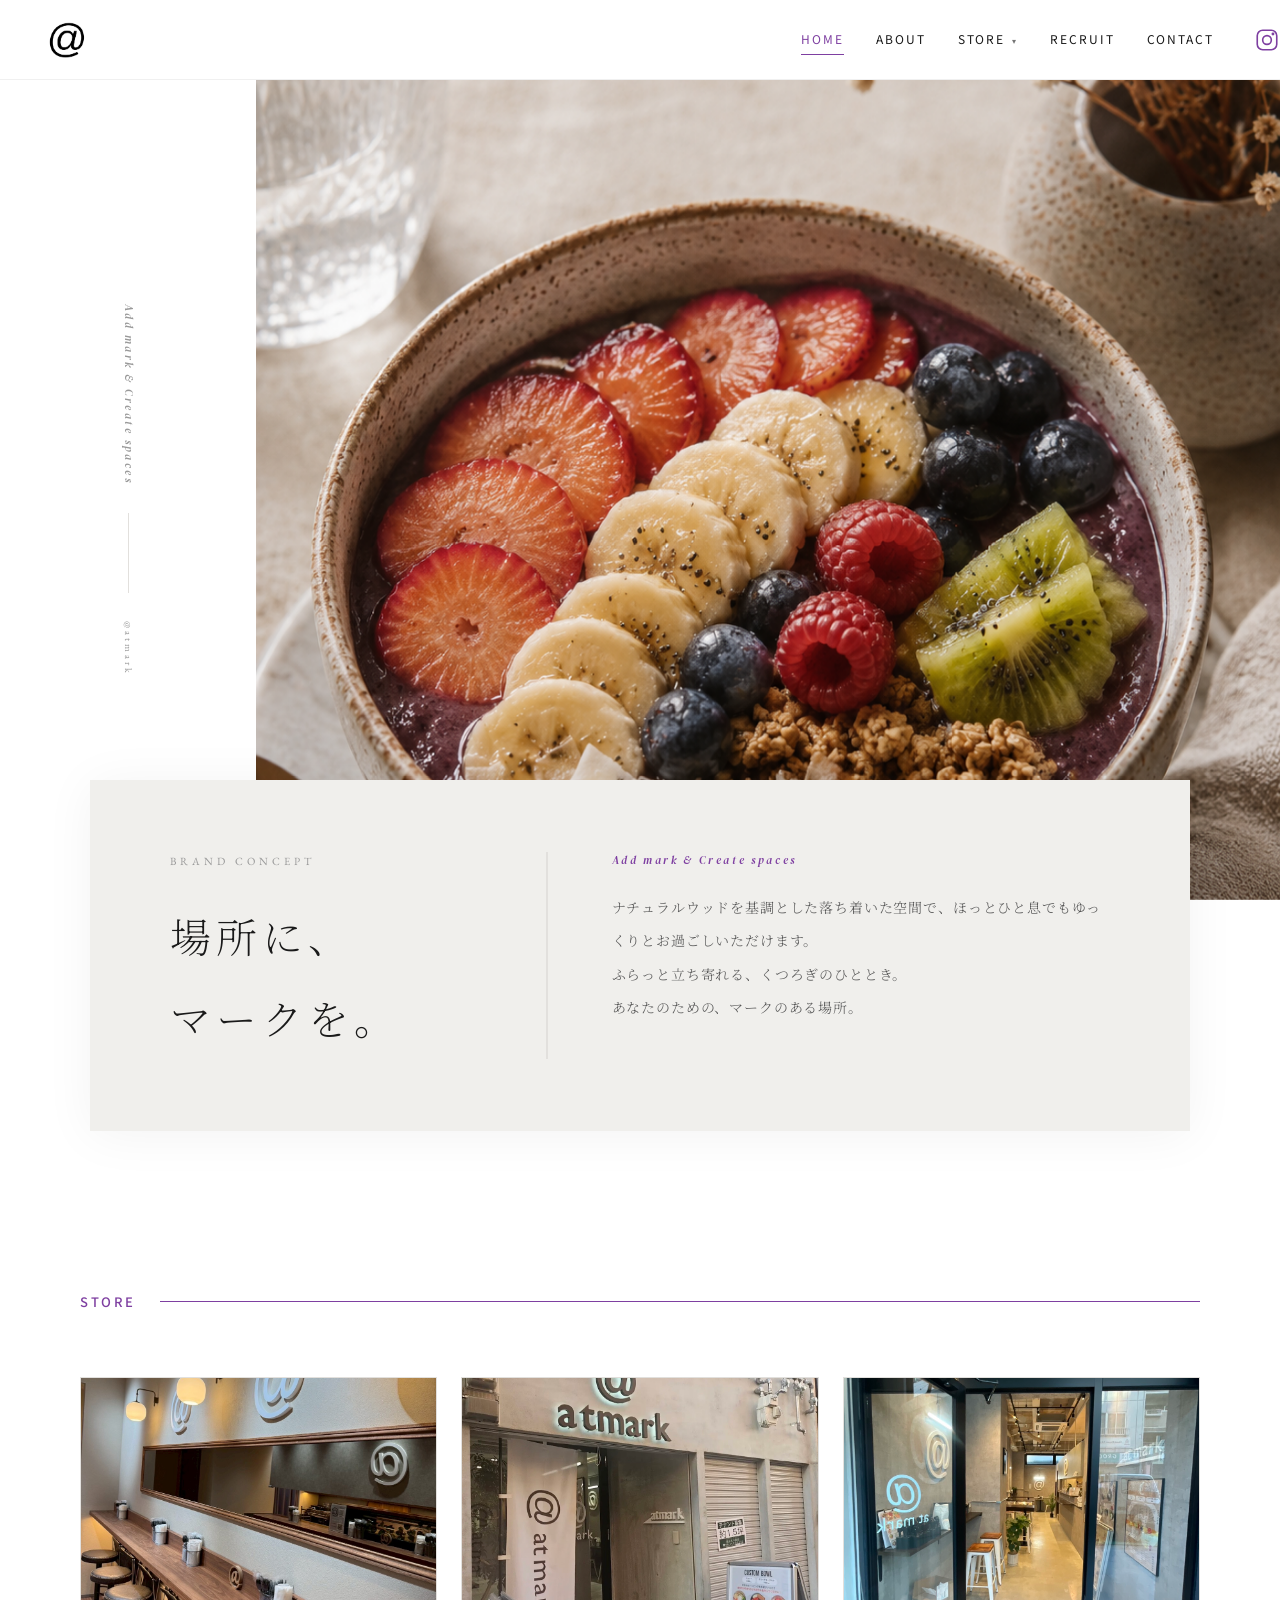
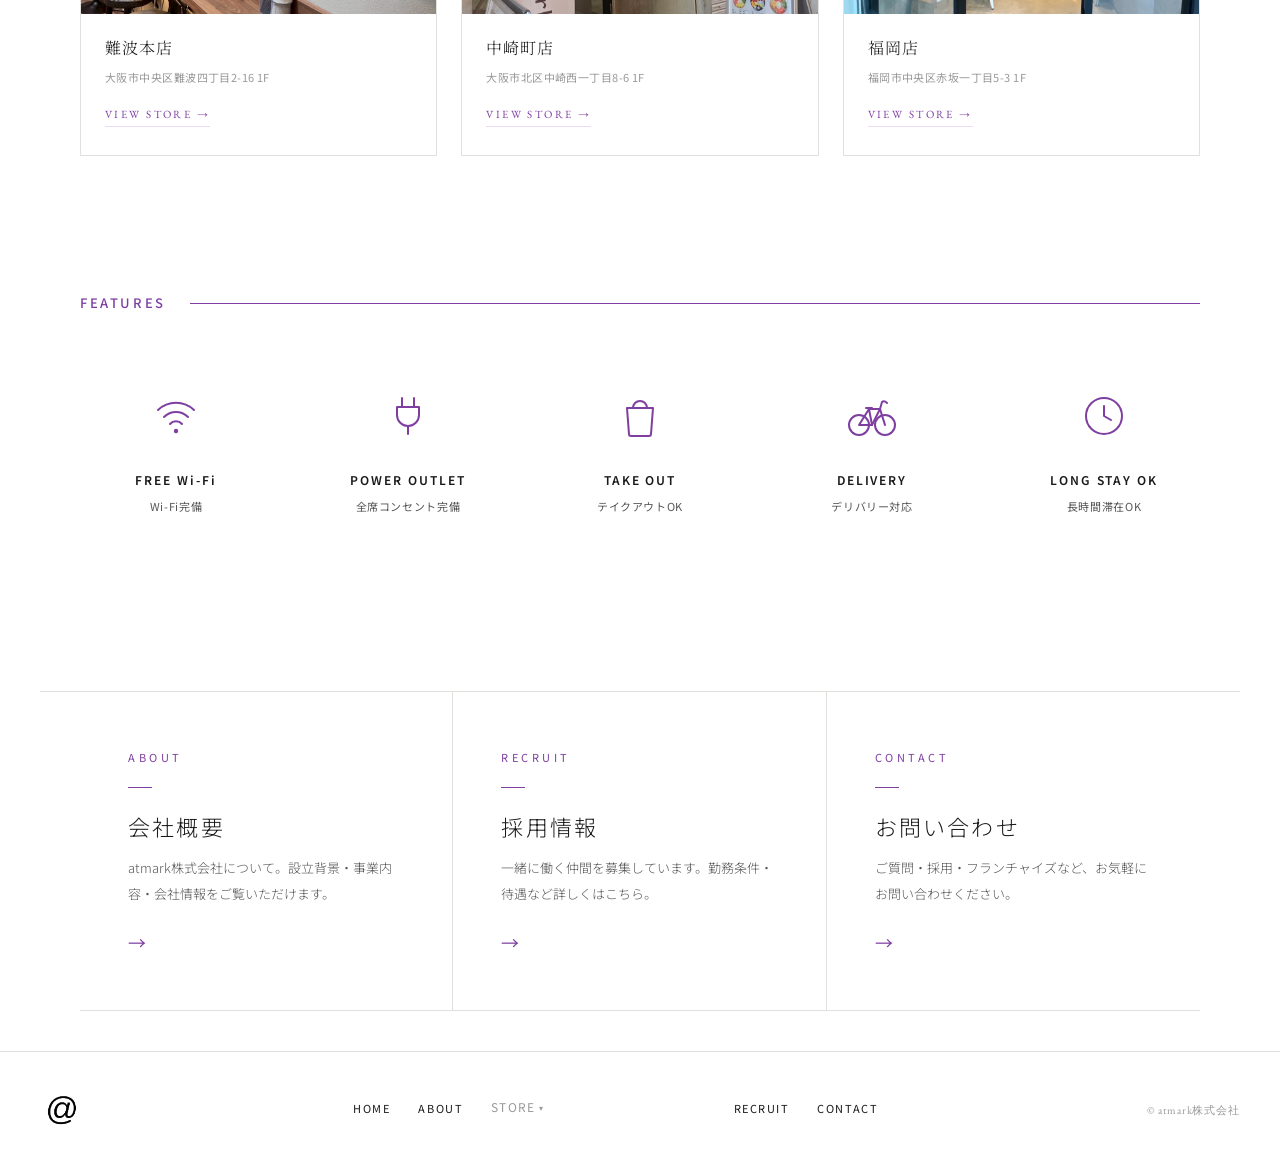
==== commit ba1e1e5a: "フッターナビのSTOREアコーディオンを全ページに追加 全ページのフッターにSTOREアコーディオンを実装し、 スマホ表示で店舗選択できるように統一した。  Co-Authored-By: Claud" ====
--- a/index.html
+++ b/index.html
@@ -261,7 +261,14 @@
         <ul>
           <li><a href="index.html">HOME</a></li>
           <li><a href="about/index.html">ABOUT</a></li>
-          <li><a href="store/namba/index.html">STORE</a></li>
+          <li class="footer__nav-item--store">
+            <button class="footer__store-btn">STORE <span class="footer__store-caret">▾</span></button>
+            <ul class="footer__store-sub">
+              <li><a href="store/namba/index.html">難波本店</a></li>
+              <li><a href="store/nakazakicho/index.html">中崎町店</a></li>
+              <li><a href="store/fukuoka/index.html">福岡店</a></li>
+            </ul>
+          </li>
           <li><a href="recruit/index.html">RECRUIT</a></li>
           <li><a href="contact/index.html">CONTACT</a></li>
         </ul>
--- a/css/style.css
+++ b/css/style.css
@@ -1587,16 +1587,20 @@
 .nav__drawer-store-btn {
   background: none;
   border: none;
-  color: inherit;
+  color: var(--text);
   font: inherit;
-  font-size: 0.85rem;
-  letter-spacing: 0.12em;
-  padding: 0;
+  font-size: 12px;
+  letter-spacing: 0.24em;
+  padding: 18px 0;
   cursor: pointer;
   display: flex;
   align-items: center;
   gap: 6px;
-}
+  width: 100%;
+  transition: color 0.15s;
+}
+.nav__drawer-store-btn:hover { color: var(--accent); }
+.nav__drawer-item--store { border-bottom: 1px solid var(--border); }
 .nav__drawer-caret {
   font-size: 0.75em;
   transition: transform 0.2s;
@@ -1623,3 +1627,45 @@
 .nav__drawer-sub li a:hover {
   opacity: 0.6;
 }
+
+/* ---- フッター STORE アコーディオン ---- */
+.footer__nav-item--store { position: relative; }
+.footer__store-btn {
+  background: none;
+  border: none;
+  color: var(--text-light, #999);
+  font: inherit;
+  font-size: 0.75rem;
+  letter-spacing: 0.1em;
+  padding: 0;
+  cursor: pointer;
+  display: flex;
+  align-items: center;
+  gap: 4px;
+  transition: color 0.15s;
+}
+.footer__store-btn:hover { color: var(--text); }
+.footer__store-caret {
+  font-size: 0.7em;
+  transition: transform 0.2s;
+}
+.footer__store-sub {
+  list-style: none;
+  margin: 6px 0 0;
+  padding: 0;
+  max-height: 0;
+  overflow: hidden;
+  transition: max-height 0.3s ease;
+}
+.footer__store-sub.is-open {
+  max-height: 120px;
+}
+.footer__store-sub li a {
+  display: block;
+  padding: 3px 0 3px 10px;
+  font-size: 0.7rem;
+  color: var(--text-light, #999);
+  text-decoration: none;
+  letter-spacing: 0.06em;
+}
+.footer__store-sub li a:hover { color: var(--text); }
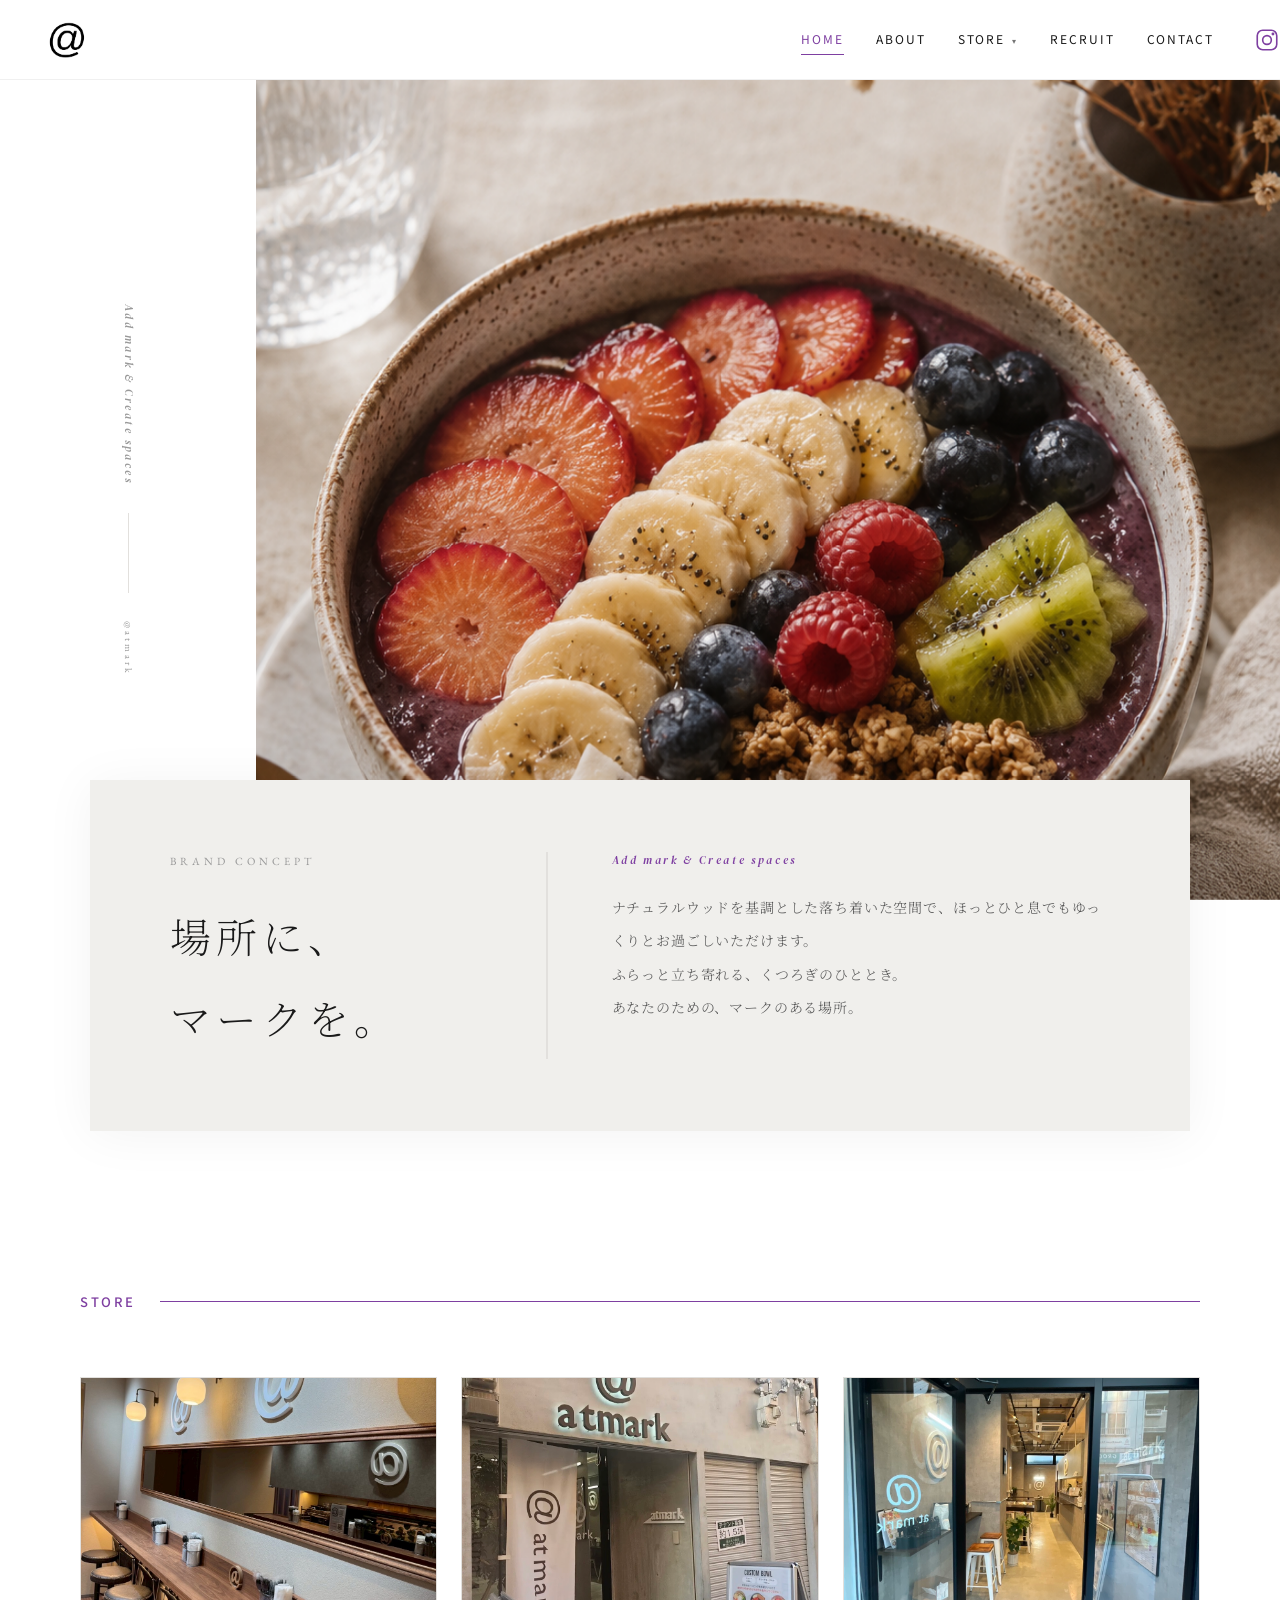
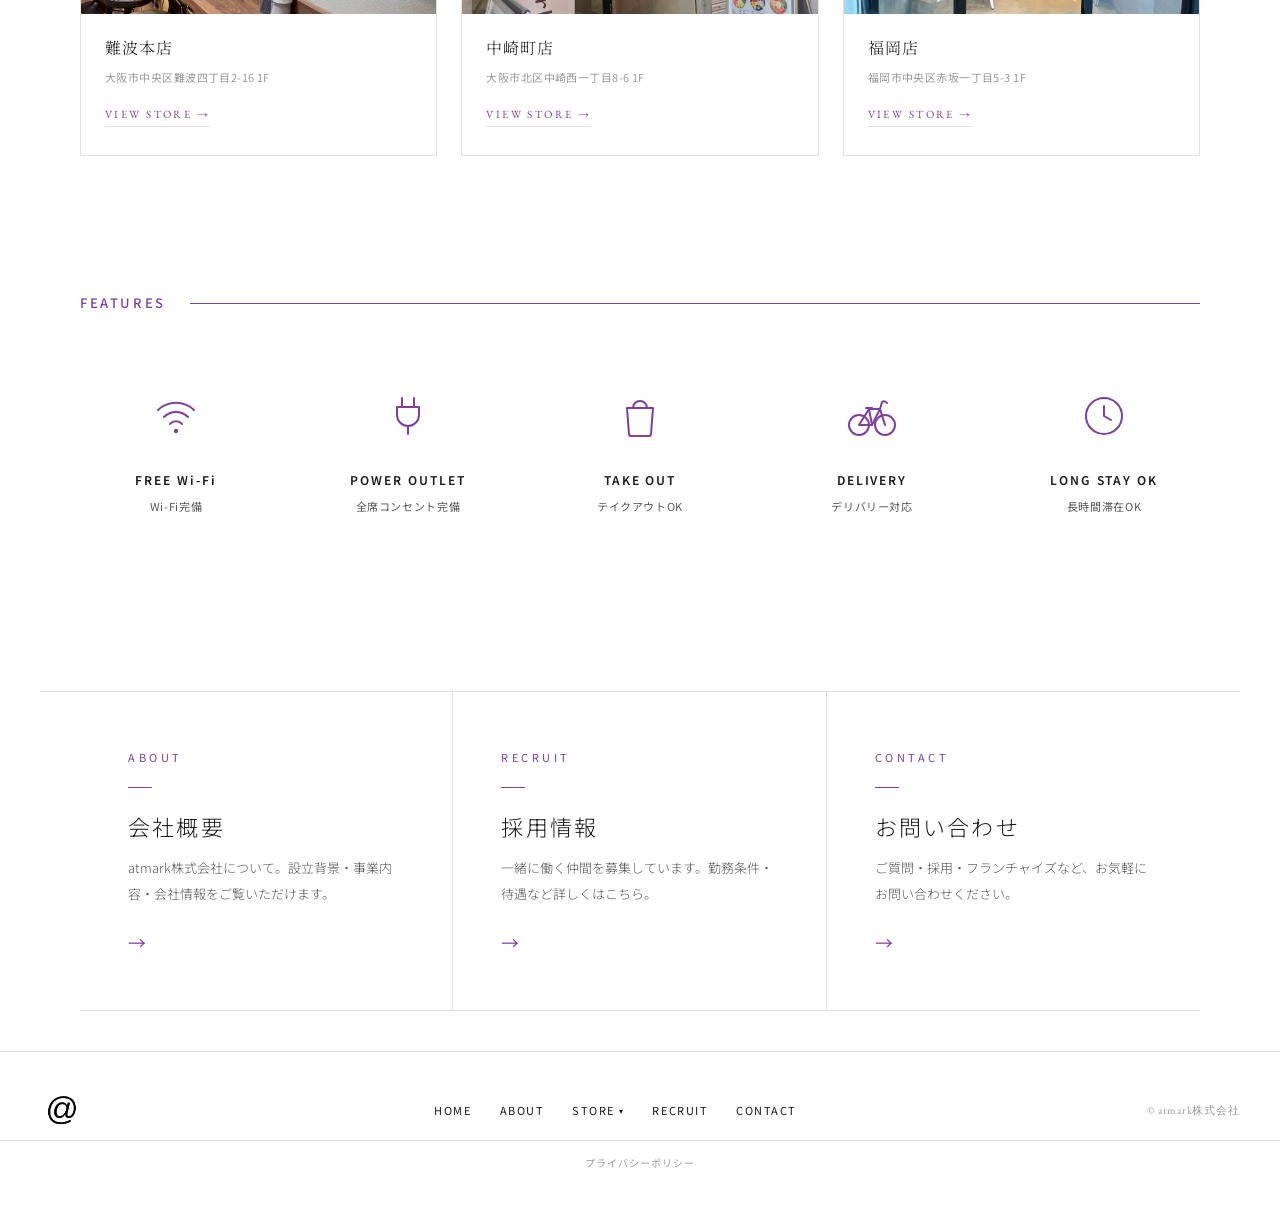
==== commit 3bc5c96c: "プライバシーポリシーリンクを全ページフッターとボタン下に追加 ・全ページのフッター下部にプライバシーポリシーリンクを追加 ・recruit/contact ページのボタン下に小さめのリンクを追加 ・対" ====
--- a/index.html
+++ b/index.html
@@ -275,6 +275,7 @@
       </nav>
       <p class="footer__copy">© atmark株式会社</p>
     </div>
+    <div class="footer__bottom"><a href="privacy/index.html" class="footer__privacy-link">プライバシーポリシー</a></div>
   </footer>
 
   <script src="js/nav.js"></script>
--- a/css/style.css
+++ b/css/style.css
@@ -269,6 +269,30 @@
   transition: color 0.2s;
 }
 .footer__nav a:hover { color: var(--accent); }
+.footer__bottom {
+  text-align: center;
+  padding: 10px 0 14px;
+  border-top: 1px solid var(--border);
+  margin-top: 12px;
+}
+.footer__privacy-link {
+  font-size: 10px;
+  letter-spacing: 0.1em;
+  color: var(--text-mute, #888);
+  text-decoration: none;
+  transition: color 0.2s;
+}
+.footer__privacy-link:hover { color: var(--text); }
+.cta-privacy {
+  display: block;
+  margin-top: 16px;
+  font-size: 11px;
+  letter-spacing: 0.08em;
+  color: var(--text-mute, #888);
+  text-decoration: none;
+  transition: color 0.2s;
+}
+.cta-privacy:hover { color: var(--text); }
 .footer__copy {
   margin: 0;
   font-size: 11px;
@@ -854,6 +878,7 @@
 .store-ig {
   padding: var(--sp-s) 0 var(--sp-m);
   text-align: center;
+  margin-top: -100px;
 }
 .store-ig a {
   display: inline-flex;
@@ -1030,6 +1055,68 @@
 /* ---------------------------------------------------------
    15. RECRUIT
    --------------------------------------------------------- */
+/* ---- Privacy Policy ---- */
+.privacy-content {
+  padding: var(--sp-m) 0 var(--sp-xl);
+}
+.privacy-body {
+  max-width: 720px;
+  margin: 0 auto;
+}
+.privacy-intro {
+  margin-bottom: var(--sp-m);
+  line-height: 1.9;
+  font-size: 0.9rem;
+  color: var(--text);
+}
+.privacy-section {
+  margin-bottom: var(--sp-m);
+  padding-bottom: var(--sp-m);
+  border-bottom: 1px solid var(--border);
+}
+.privacy-section:last-of-type {
+  border-bottom: none;
+}
+.privacy-section__title {
+  font-size: 0.85rem;
+  font-weight: 500;
+  letter-spacing: 0.06em;
+  margin-bottom: 12px;
+  color: var(--text);
+}
+.privacy-section p {
+  font-size: 0.85rem;
+  line-height: 1.9;
+  color: var(--text);
+  margin-bottom: 8px;
+}
+.privacy-section ul {
+  margin: 8px 0 0 1.2em;
+  padding: 0;
+}
+.privacy-section ul li {
+  font-size: 0.85rem;
+  line-height: 1.9;
+  color: var(--text);
+}
+.privacy-address {
+  font-style: normal;
+  margin-top: 12px;
+}
+.privacy-address p {
+  margin-bottom: 4px;
+}
+.privacy-address a {
+  color: var(--text);
+  text-decoration: underline;
+}
+.privacy-date {
+  margin-top: var(--sp-m);
+  font-size: 0.8rem;
+  color: var(--text-mute, #888);
+  text-align: right;
+}
+
 .recruit-content {
   padding: 0 0 var(--sp-l);
   background: var(--surface);
@@ -1512,8 +1599,8 @@
   /* Gallery */
   .gallery__grid { grid-template-columns: 1fr; }
 
-  /* Footer nav */
-  .footer__nav ul { gap: 16px; }
+  /* Footer nav — 3+2 layout */
+  .footer__nav ul { gap: 14px 20px; flex-wrap: wrap; max-width: 230px; }
 
   /* Tables */
   .corp-table th, .recruit-table th {
@@ -1633,39 +1720,49 @@
 .footer__store-btn {
   background: none;
   border: none;
-  color: var(--text-light, #999);
+  color: inherit;
   font: inherit;
-  font-size: 0.75rem;
-  letter-spacing: 0.1em;
+  font-size: 11px;
+  letter-spacing: 0.14em;
   padding: 0;
   cursor: pointer;
-  display: flex;
+  display: inline-flex;
   align-items: center;
   gap: 4px;
-  transition: color 0.15s;
-}
-.footer__store-btn:hover { color: var(--text); }
+  transition: color 0.2s;
+}
+.footer__store-btn:hover { color: var(--accent); }
 .footer__store-caret {
   font-size: 0.7em;
   transition: transform 0.2s;
 }
 .footer__store-sub {
+  position: absolute;
+  bottom: calc(100% + 8px);
+  left: 50%;
+  transform: translateX(-50%);
   list-style: none;
-  margin: 6px 0 0;
+  margin: 0;
   padding: 0;
+  background: #fff;
+  border: none;
+  white-space: nowrap;
   max-height: 0;
   overflow: hidden;
   transition: max-height 0.3s ease;
+  z-index: 10;
 }
 .footer__store-sub.is-open {
   max-height: 120px;
+  padding: 8px 12px;
+  border: 1px solid var(--border);
 }
 .footer__store-sub li a {
   display: block;
-  padding: 3px 0 3px 10px;
-  font-size: 0.7rem;
-  color: var(--text-light, #999);
+  padding: 4px 0;
+  font-size: 11px;
+  color: var(--text-mute, #888);
   text-decoration: none;
-  letter-spacing: 0.06em;
-}
-.footer__store-sub li a:hover { color: var(--text); }
+  letter-spacing: 0.08em;
+}
+.footer__store-sub li a:hover { color: var(--accent); }
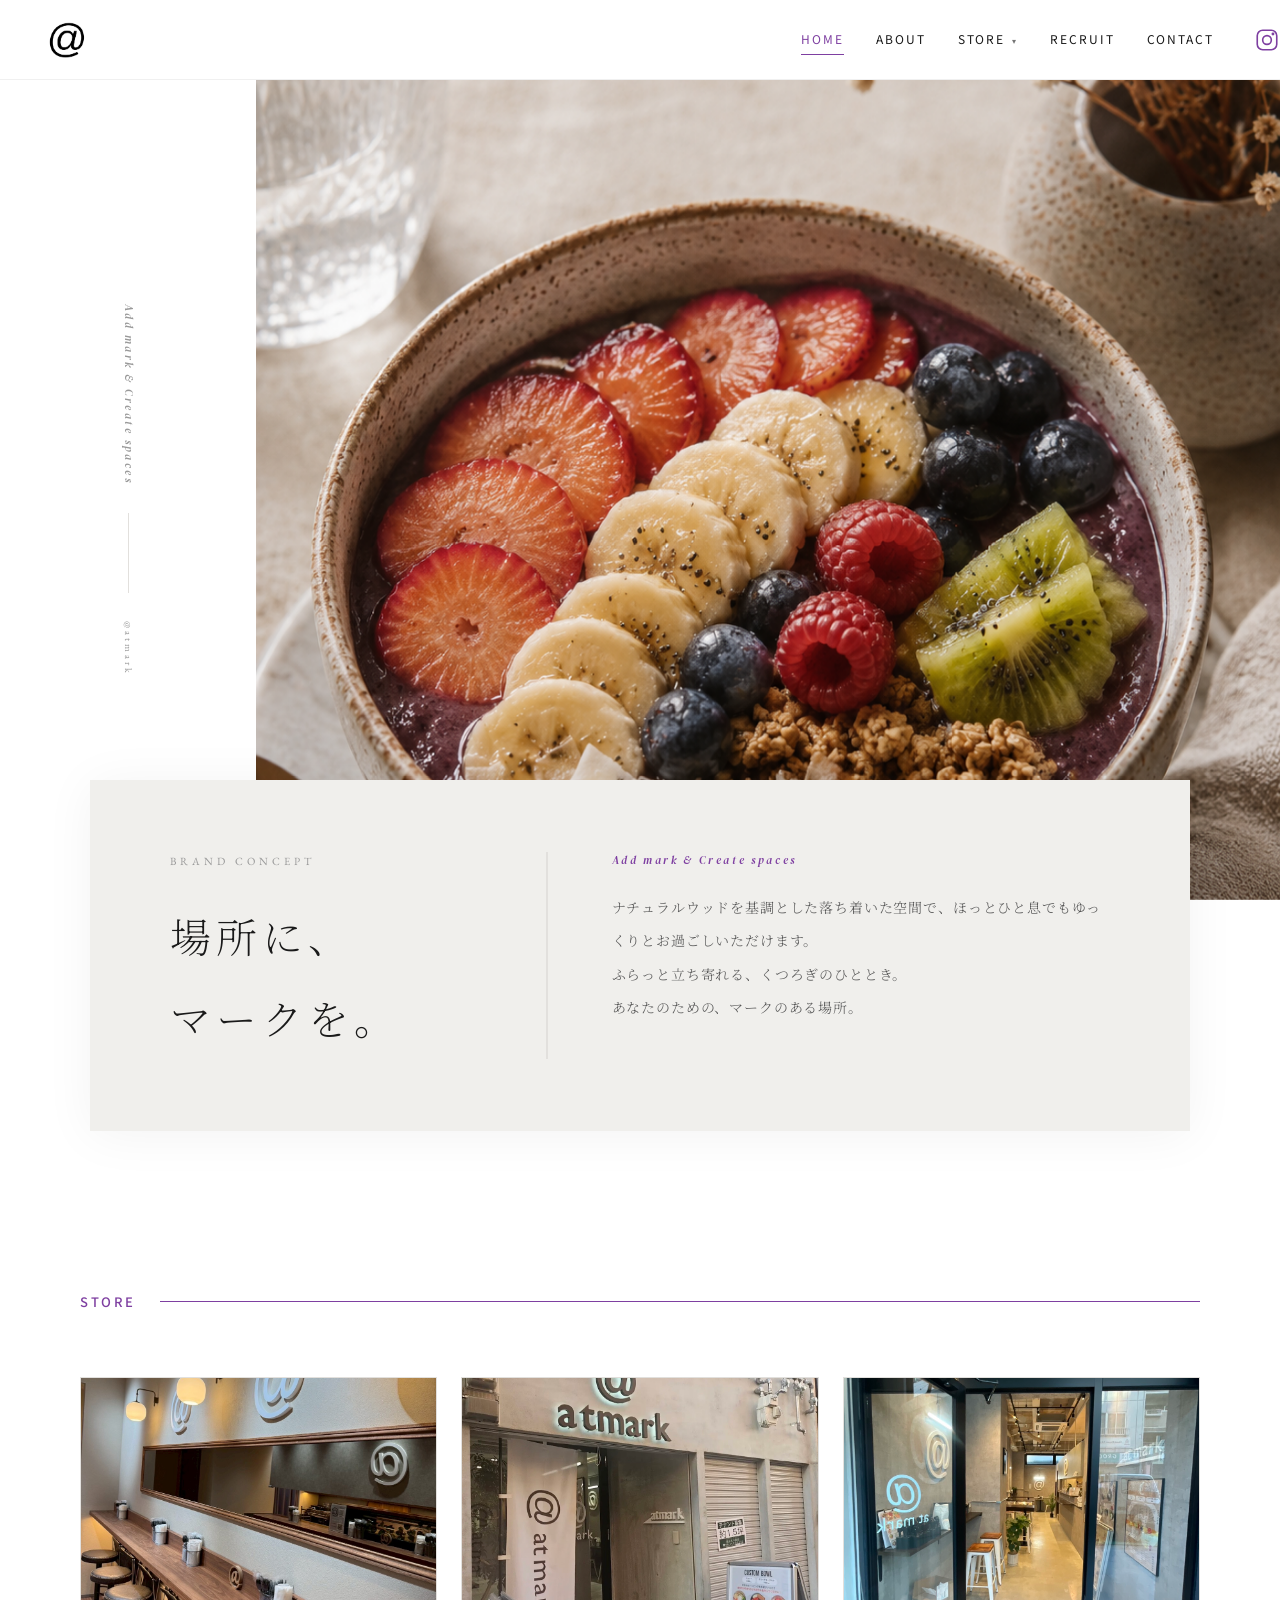
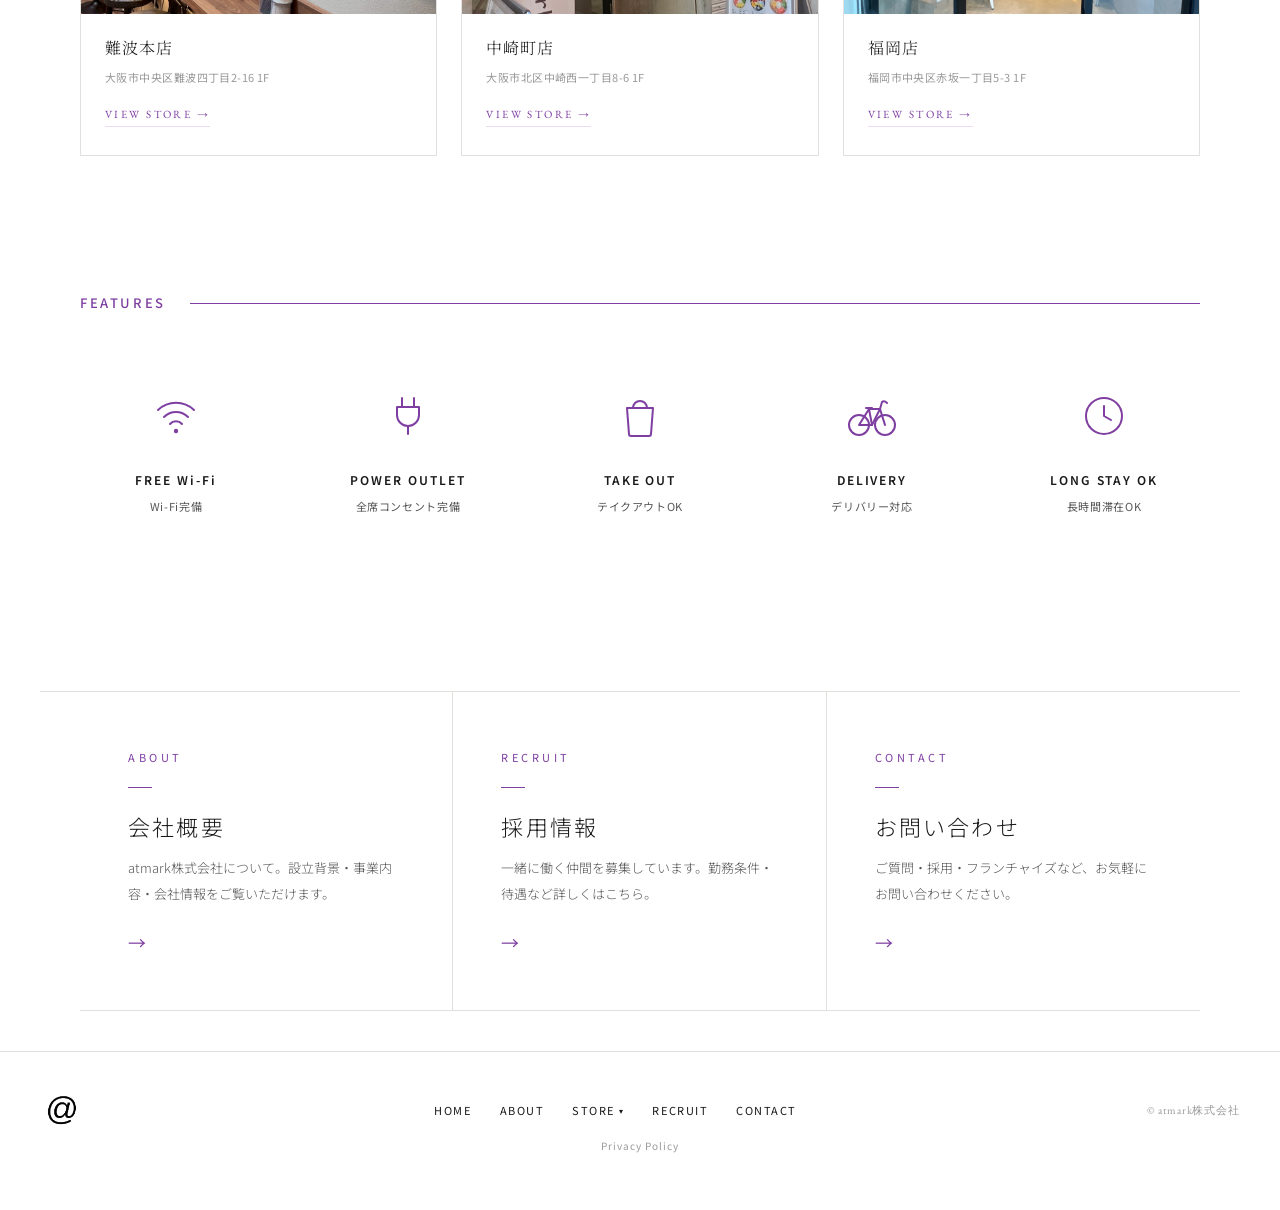
==== commit cad5910c: "プライバシーポリシーを英語表記に変更＋フッターの区切り線を削除 全ページのリンクテキスト・ページタイトルを「Privacy Policy」に統一。 フッター下部の border-top を削除。  C" ====
--- a/index.html
+++ b/index.html
@@ -275,7 +275,7 @@
       </nav>
       <p class="footer__copy">© atmark株式会社</p>
     </div>
-    <div class="footer__bottom"><a href="privacy/index.html" class="footer__privacy-link">プライバシーポリシー</a></div>
+    <div class="footer__bottom"><a href="privacy/index.html" class="footer__privacy-link">Privacy Policy</a></div>
   </footer>
 
   <script src="js/nav.js"></script>
--- a/css/style.css
+++ b/css/style.css
@@ -271,9 +271,7 @@
 .footer__nav a:hover { color: var(--accent); }
 .footer__bottom {
   text-align: center;
-  padding: 10px 0 14px;
-  border-top: 1px solid var(--border);
-  margin-top: 12px;
+  padding: 6px 0 14px;
 }
 .footer__privacy-link {
   font-size: 10px;
@@ -282,7 +280,7 @@
   text-decoration: none;
   transition: color 0.2s;
 }
-.footer__privacy-link:hover { color: var(--text); }
+.footer__privacy-link:hover { color: #7c5cbf; }
 .cta-privacy {
   display: block;
   margin-top: 16px;
@@ -292,7 +290,7 @@
   text-decoration: none;
   transition: color 0.2s;
 }
-.cta-privacy:hover { color: var(--text); }
+.cta-privacy:hover { color: #7c5cbf; }
 .footer__copy {
   margin: 0;
   font-size: 11px;
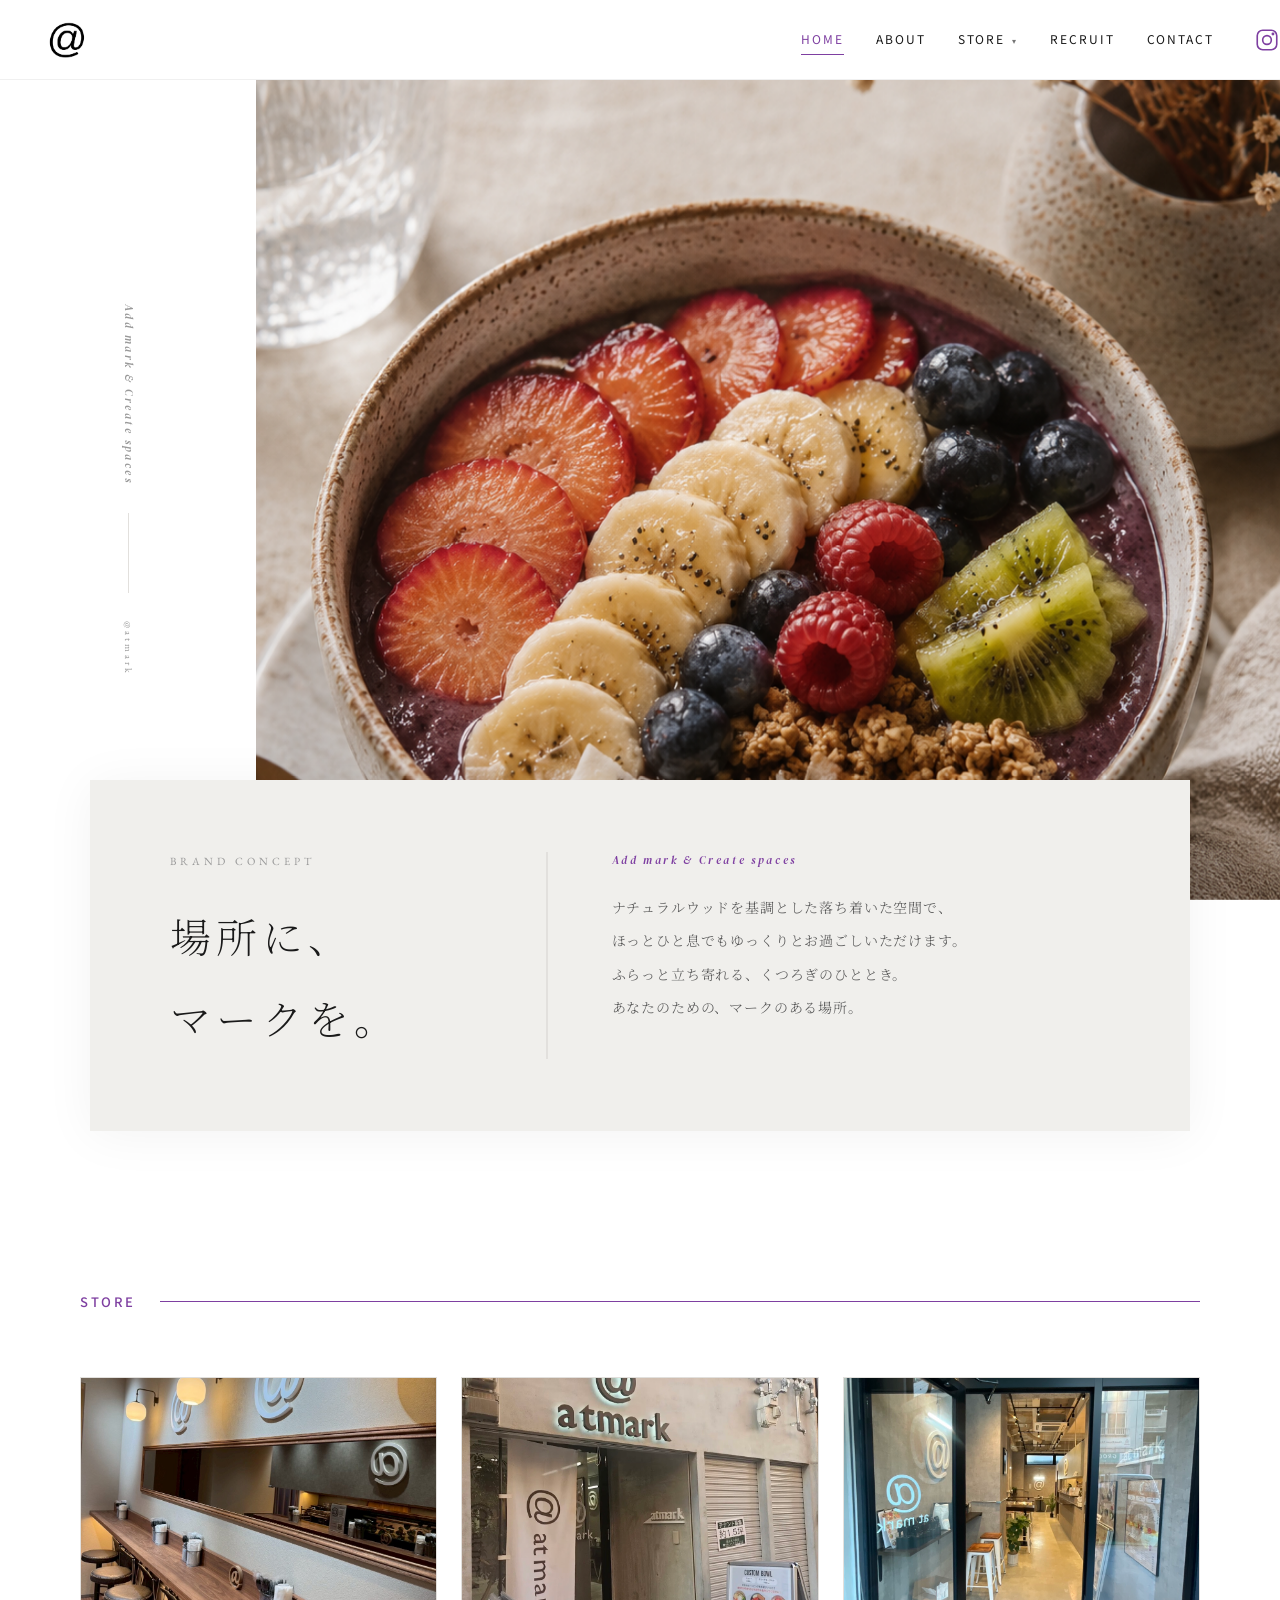
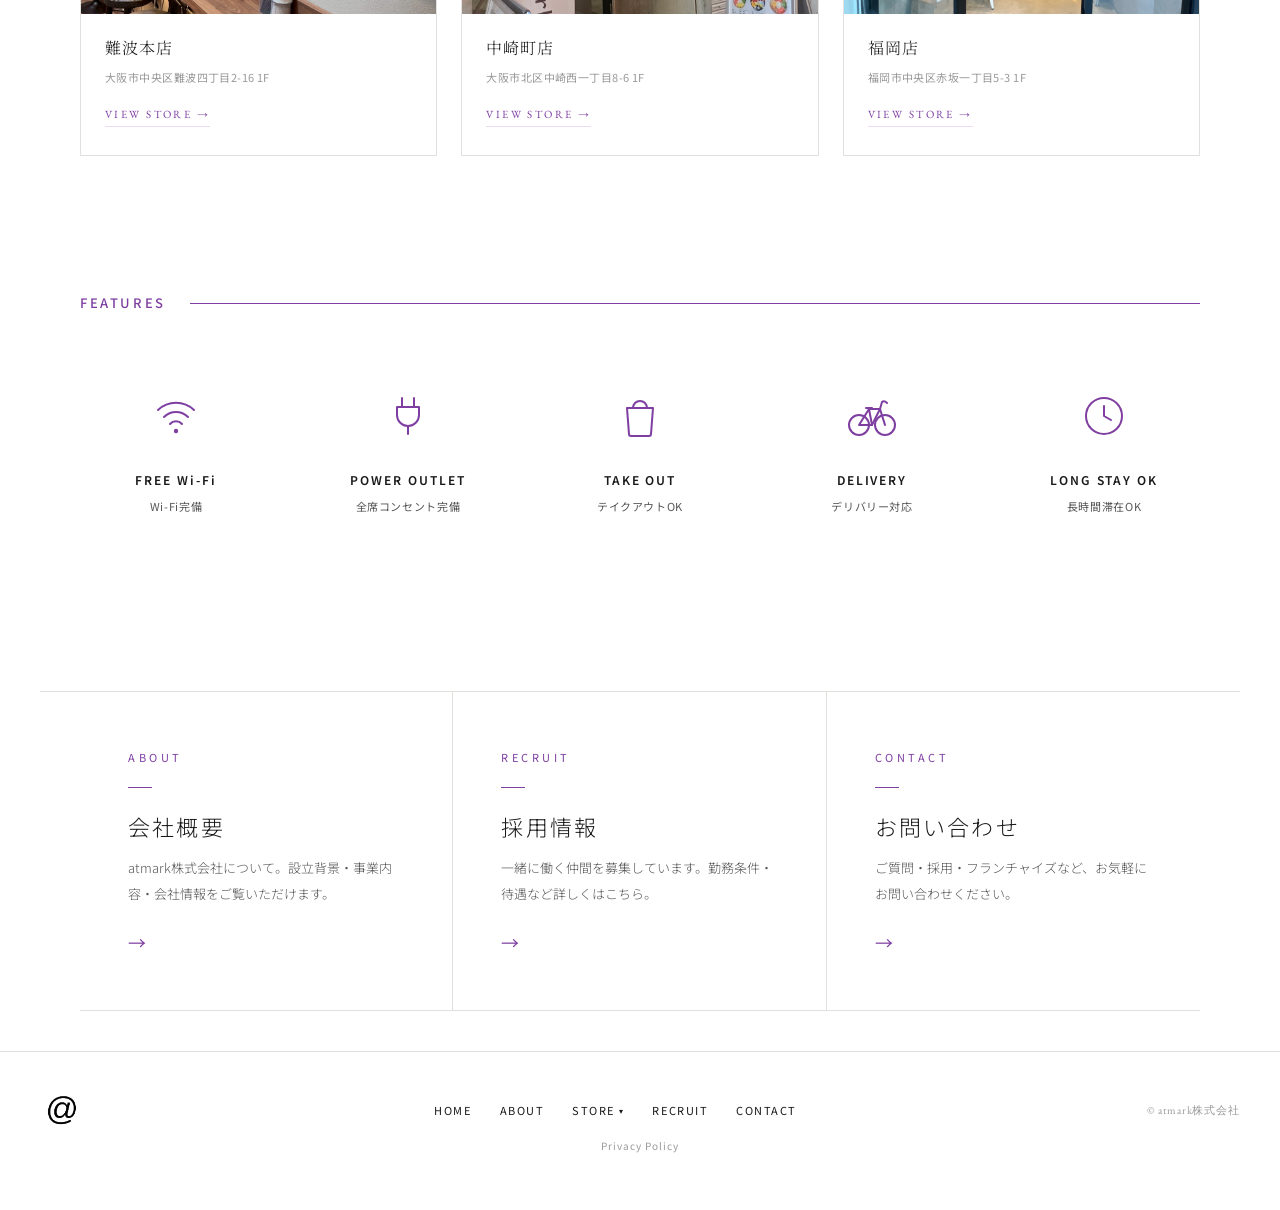
==== commit 36185a2f: "全ページにfaviconとしてロゴ画像を設定 Co-Authored-By: Claude Sonnet 4.6 <noreply@anthropic.com>" ====
--- a/index.html
+++ b/index.html
@@ -12,6 +12,7 @@
   <link
     href="https://fonts.googleapis.com/css2?family=DM+Serif+Display:ital@0;1&family=EB+Garamond:ital,wght@0,400;0,500;1,400&family=Noto+Sans+JP:wght@300;400;500&family=Noto+Serif+JP:wght@200;300;400;500&display=swap"
     rel="stylesheet">
+  <link rel="icon" href="images/common/logo.png" type="image/png">
   <link rel="stylesheet" href="css/style.css">
   <script src="js/loading.js"></script>
 </head>
@@ -58,13 +59,17 @@
 
   <div class="nav__drawer" aria-hidden="true">
     <button class="nav__drawer-close" aria-label="メニューを閉じる">
-      <svg viewBox="0 0 24 24" width="20" height="20" fill="none" stroke="currentColor" stroke-width="1.5" aria-hidden="true"><path d="M18 6L6 18M6 6l12 12"/></svg>
+      <svg viewBox="0 0 24 24" width="20" height="20" fill="none" stroke="currentColor" stroke-width="1.5"
+        aria-hidden="true">
+        <path d="M18 6L6 18M6 6l12 12" />
+      </svg>
     </button>
     <ul class="nav__drawer-list">
       <li><a href="index.html">HOME</a></li>
       <li><a href="about/index.html">ABOUT</a></li>
       <li class="nav__drawer-item--store">
-        <button class="nav__drawer-store-btn" aria-expanded="false">STORE <span class="nav__drawer-caret">▾</span></button>
+        <button class="nav__drawer-store-btn" aria-expanded="false">STORE <span
+            class="nav__drawer-caret">▾</span></button>
         <ul class="nav__drawer-sub">
           <li><a href="store/namba/index.html">難波本店</a></li>
           <li><a href="store/nakazakicho/index.html">中崎町店</a></li>
@@ -98,7 +103,7 @@
       <div>
         <span class="concept__sub">Add mark &amp; Create spaces</span>
         <p class="concept__body">
-          ナチュラルウッドを基調とした落ち着いた空間で、ほっとひと息でもゆっくりとお過ごしいただけます。<br>ふらっと立ち寄れる、くつろぎのひととき。<br>あなたのための、マークのある場所。</p>
+          ナチュラルウッドを基調とした落ち着いた空間で、<br>ほっとひと息でもゆっくりとお過ごしいただけます。<br>ふらっと立ち寄れる、くつろぎのひととき。<br>あなたのための、マークのある場所。</p>
       </div>
     </div>
   </div>
--- a/css/style.css
+++ b/css/style.css
@@ -284,7 +284,7 @@
 .cta-privacy {
   display: block;
   margin-top: 16px;
-  font-size: 11px;
+  font-size: 8px;
   letter-spacing: 0.08em;
   color: var(--text-mute, #888);
   text-decoration: none;
@@ -709,9 +709,9 @@
 }
 .store-lead__divider {
   display: block;
-  width: 40px;
-  height: 1px;
-  background: var(--accent);
+  width: 1px;
+  height: 56px;
+  background: var(--text-mute);
   margin: var(--sp-xs) auto;
 }
 .store-lead__body {
@@ -1146,7 +1146,7 @@
 .recruit-vision {
   display: flex;
   align-items: flex-start;
-  gap: 48px;
+  gap: 135px;
   margin-bottom: 56px;
 }
 .recruit-vision__img {
@@ -1173,7 +1173,6 @@
 .recruit-vision__text {
   flex: 1;
   margin-top: 56px;
-  padding-left: 70px;
 }
 .recruit-vision__lead {
   font-family: var(--font-serif);
@@ -1537,10 +1536,10 @@
 
   /* Recruit */
   .recruit-vision { flex-direction: column; gap: 28px; }
-  .recruit-vision__img { flex: none; width: 100%; height: 240px; }
+  .recruit-vision__img { display: none; }
   .recruit-vision__text { margin-top: 0; padding-left: 0; }
   .recruit-vision__lead { font-size: 13px; }
-  .recruit-vision__catches li { font-size: 16px; display: block; }
+  .recruit-vision__catches li { font-size: 16px; display: table; }
   .recruit-vision__tagline,
   .recruit-vision__tagline--accent,
   .recruit-vision__closing { font-size: 13px; }
@@ -1662,10 +1661,10 @@
   .ceo-body__col p:last-child { margin-bottom: 1.8em; }
   .ceo-footer {
     flex-direction: column;
-    align-items: flex-start;
+    align-items: flex-end;
     gap: 28px;
   }
-  .ceo-footer__sig { text-align: left; }
+  .ceo-footer__sig { text-align: right; }
 }
 
 /* ---- ドロワー STORE アコーディオン ---- */
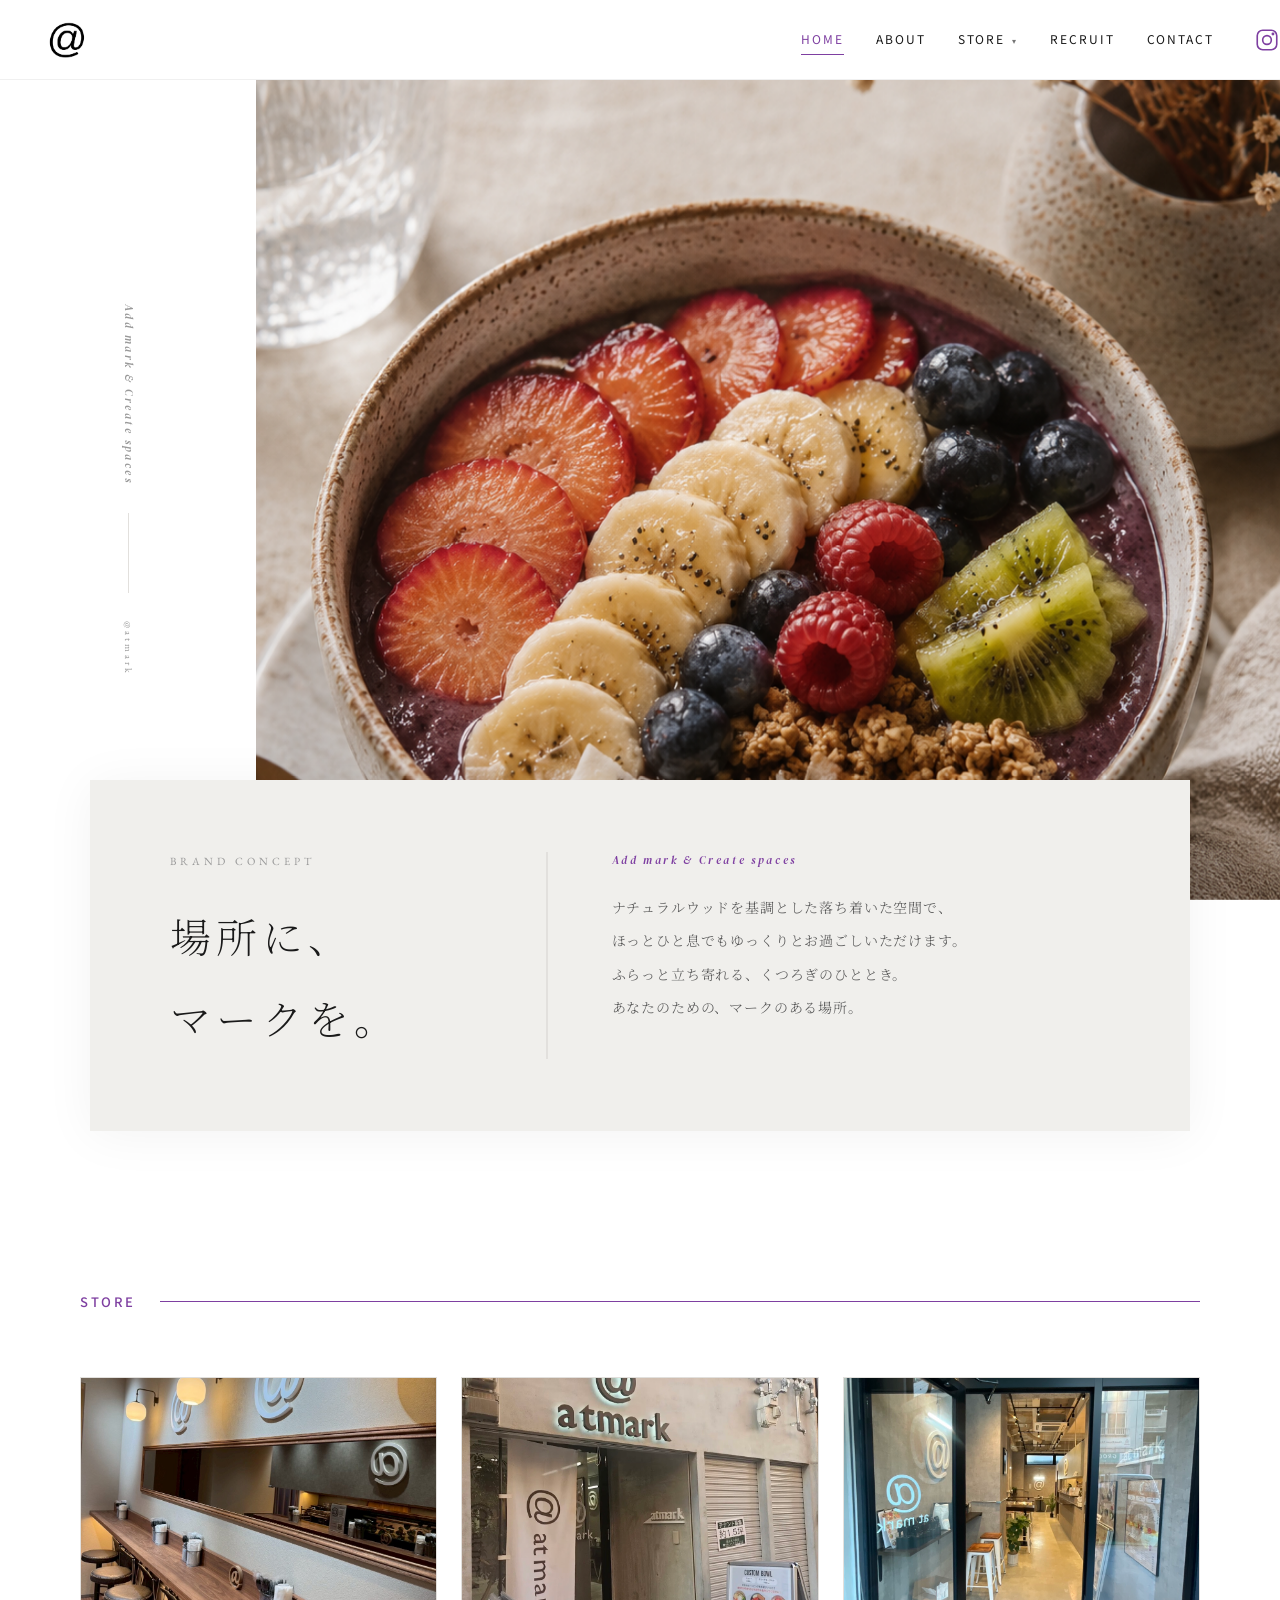
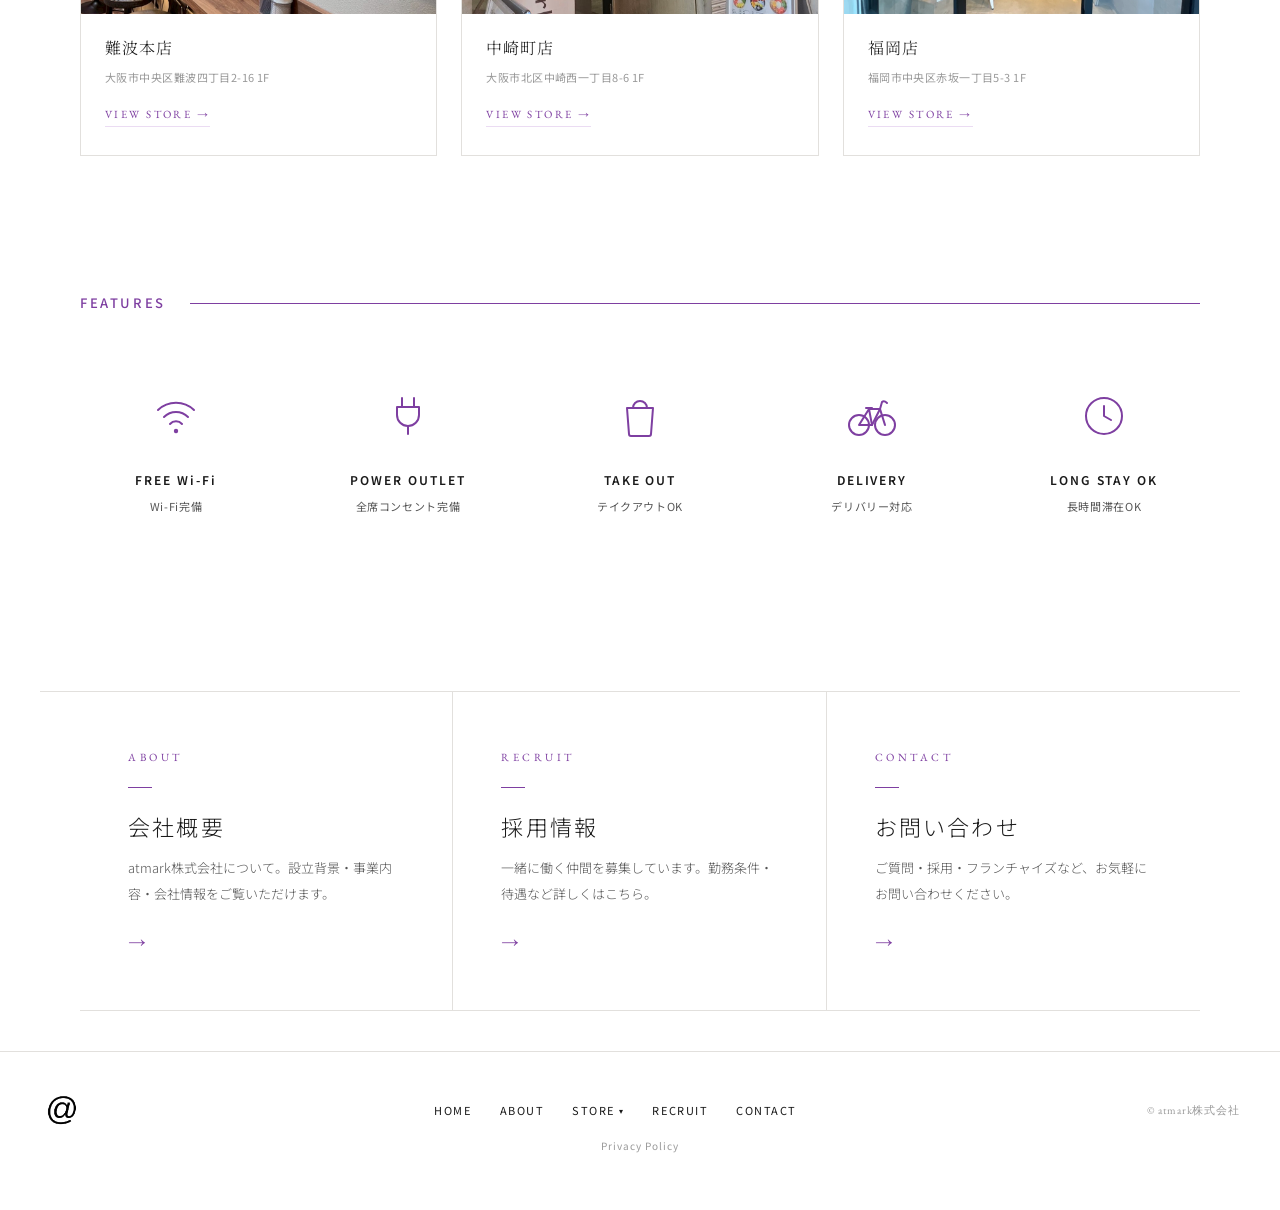
==== commit 0cb918b9: "Add OTHER STORES section to all store pages and site-wide updates - Add OTHER STORES grid section (2" ====
--- a/index.html
+++ b/index.html
@@ -4,25 +4,52 @@
 <head>
   <meta charset="UTF-8">
   <meta name="viewport" content="width=device-width, initial-scale=1.0">
-  <title>@atmark — Add mark &amp; Create spaces</title>
-  <meta name="description" content="@atmark — Add mark &amp; Create spaces。大阪・福岡でアサイーボウル＆グリークヨーグルト専門店を展開するatmark株式会社。">
+  <title>@atmark｜大阪・福岡のアサイーボウル＆グリークヨーグルト専門店</title>
+  <meta name="description" content="大阪・福岡でアサイーボウル＆グリークヨーグルト専門店を展開するatmark株式会社。ナチュラルウッドの落ち着いた空間で、心地よいひとときを。3店舗展開中。">
+  <link rel="canonical" href="https://atmarkgroup.com/">
+  <meta property="og:type" content="website">
+  <meta property="og:url" content="https://atmarkgroup.com/">
+  <meta property="og:site_name" content="@atmark">
+  <meta property="og:title" content="@atmark｜大阪・福岡のアサイーボウル＆グリークヨーグルト専門店">
+  <meta property="og:description" content="大阪・福岡でアサイーボウル＆グリークヨーグルト専門店を展開するatmark株式会社。ナチュラルウッドの落ち着いた空間で、心地よいひとときを。3店舗展開中。">
+  <meta property="og:image" content="https://atmarkgroup.com/images/common/hero.jpg">
+  <meta name="twitter:card" content="summary_large_image">
 
   <link rel="preconnect" href="https://fonts.googleapis.com">
   <link rel="preconnect" href="https://fonts.gstatic.com" crossorigin>
   <link
     href="https://fonts.googleapis.com/css2?family=DM+Serif+Display:ital@0;1&family=EB+Garamond:ital,wght@0,400;0,500;1,400&family=Noto+Sans+JP:wght@300;400;500&family=Noto+Serif+JP:wght@200;300;400;500&display=swap"
     rel="stylesheet">
-  <link rel="icon" href="images/common/logo.png" type="image/png">
+  <link rel="icon" href="images/common/favicon.png" type="image/png">
   <link rel="stylesheet" href="css/style.css">
   <script src="js/loading.js"></script>
+  <script type="application/ld+json">
+  {
+    "@context": "https://schema.org",
+    "@type": "Organization",
+    "name": "atmark株式会社",
+    "url": "https://atmarkgroup.com",
+    "logo": "https://atmarkgroup.com/images/common/logo.png",
+    "foundingDate": "2020-03-02",
+    "address": {
+      "@type": "PostalAddress",
+      "streetAddress": "中崎西1-8-2",
+      "addressLocality": "大阪市北区",
+      "addressRegion": "大阪府",
+      "addressCountry": "JP"
+    },
+    "sameAs": ["https://www.instagram.com/atmark.acai"]
+  }
+  </script>
 </head>
 
 <body>
+  <a href="#main-content" class="skip-link">メインコンテンツへスキップ</a>
 
   <header class="header">
     <div class="header__inner">
       <a href="index.html" class="logo" aria-label="at mark home">
-        <img src="images/common/logo.png" alt="at mark" class="logo__img">
+        <img src="images/common/logo.png" alt="" class="logo__img">
       </a>
       <nav class="nav" aria-label="primary">
         <ul class="nav__list">
@@ -40,7 +67,7 @@
           <li><a href="contact/index.html">CONTACT</a></li>
         </ul>
         <a href="https://www.instagram.com/atmark.acai?igsh=MmFkdWY1Mmg0eDNp" class="nav__ig" target="_blank"
-          rel="noopener" aria-label="Instagram">
+          rel="noopener noreferrer" aria-label="Instagram">
           <svg viewBox="0 0 24 24" width="20" height="20" fill="none" stroke="currentColor" stroke-width="1.5"
             aria-hidden="true">
             <rect x="3" y="3" width="18" height="18" rx="5" ry="5" />
@@ -82,7 +109,7 @@
   </div>
   <div class="nav__overlay"></div>
 
-  <section class="hero-c" aria-label="@atmark">
+  <section id="main-content" class="hero-c" aria-label="@atmark">
     <div class="hero-c__visual">
       <img src="images/common/main.jpg" alt="">
     </div>
@@ -260,7 +287,7 @@
   <footer class="footer">
     <div class="footer__inner">
       <a href="index.html" class="logo logo--sm" aria-label="at mark home">
-        <img src="images/common/logo.png" alt="at mark" class="logo__img">
+        <img src="images/common/logo.png" alt="" class="logo__img">
       </a>
       <nav class="footer__nav" aria-label="footer">
         <ul>
@@ -283,7 +310,7 @@
     <div class="footer__bottom"><a href="privacy/index.html" class="footer__privacy-link">Privacy Policy</a></div>
   </footer>
 
-  <script src="js/nav.js"></script>
+  <script src="js/nav.js" defer></script>
 </body>
 
 </html>
--- a/css/style.css
+++ b/css/style.css
@@ -25,6 +25,7 @@
   --sp-s:  40px;
   --sp-m:  64px;
   --sp-l:  96px;
+  --sp-xl: 128px;
 
   --container:      1200px;
   --container-wide: 1400px;
@@ -52,6 +53,19 @@
 ul, ol { list-style: none; margin: 0; padding: 0; }
 dl, dd { margin: 0; }
 button { font: inherit; cursor: pointer; border: none; }
+.skip-link {
+  position: absolute;
+  top: -40px;
+  left: 0;
+  background: var(--accent);
+  color: #fff;
+  padding: 8px 16px;
+  font-size: 13px;
+  text-decoration: none;
+  z-index: 9999;
+  transition: top 0.2s;
+}
+.skip-link:focus { top: 0; }
 
 .container {
   max-width: var(--container);
@@ -526,7 +540,7 @@
 .page-nav__item:last-child { border-right: none; }
 .page-nav__item:hover { background: #FFFFFF; }
 .page-nav__en {
-  font-family: var(--garamond);
+  font-family: var(--font-garamond);
   font-size: 11px;
   letter-spacing: 0.32em;
   color: var(--accent);
@@ -553,7 +567,7 @@
 }
 .page-nav__arrow {
   margin-top: auto;
-  font-family: var(--garamond);
+  font-family: var(--font-garamond);
   font-size: 18px;
   color: var(--accent);
   transition: transform 0.2s;
@@ -870,6 +884,92 @@
 .gallery__grid figure:hover img {
   transform: scale(1.03);
   filter: brightness(1) saturate(1);
+}
+
+/* Other Stores */
+.other-stores {
+  padding: var(--sp-m) 0 var(--sp-l);
+  border-top: 1px solid var(--border);
+}
+.other-stores__head {
+  text-align: center;
+  margin-bottom: 40px;
+}
+.other-stores__label {
+  font-size: 11px;
+  letter-spacing: 0.3em;
+  color: var(--text-mute);
+  margin: 0 0 10px;
+}
+.other-stores__rule {
+  display: block;
+  width: 1px;
+  height: 40px;
+  background: var(--border);
+  margin: 0 auto;
+}
+.other-stores__tiles {
+  display: grid;
+  grid-template-columns: 1fr 1fr;
+  gap: 60px;
+  max-width: 50%;
+  margin: 0 auto;
+}
+.other-stores__tile {
+  display: block;
+  text-decoration: none;
+  color: inherit;
+  overflow: hidden;
+}
+.other-stores__tile-img {
+  aspect-ratio: 1 / 1;
+  overflow: hidden;
+}
+.other-stores__tile-img img {
+  width: 100%;
+  height: 100%;
+  object-fit: cover;
+  transition: transform 0.5s ease;
+  display: block;
+}
+.other-stores__tile:hover .other-stores__tile-img img {
+  transform: scale(1.04);
+}
+.other-stores__tile-body {
+  padding: 14px 4px 0;
+}
+.other-stores__tile-en {
+  font-size: 10px;
+  letter-spacing: 0.24em;
+  color: var(--text-mute);
+  margin: 0 0 4px;
+}
+.other-stores__tile-ja {
+  font-family: var(--font-serif);
+  font-size: 15px;
+  font-weight: 400;
+  letter-spacing: 0.08em;
+  color: var(--text);
+  margin: 0 0 6px;
+}
+.other-stores__tile-link {
+  font-size: 10px;
+  letter-spacing: 0.16em;
+  color: var(--text-mute);
+  display: inline-flex;
+  align-items: center;
+  gap: 6px;
+  transition: color 0.2s, gap 0.2s;
+}
+.other-stores__tile:hover .other-stores__tile-link {
+  color: var(--accent);
+  gap: 10px;
+}
+@media (max-width: 767px) {
+  .other-stores__tiles {
+    max-width: 100%;
+    gap: 32px;
+  }
 }
 
 /* Instagram CTA in store */
@@ -1049,6 +1149,7 @@
 
 .about-map { padding: 0 0 var(--sp-l); background: var(--surface); }
 .about-map .map { height: 320px; }
+.about-map .map-actions { margin-top: 16px; text-align: right; }
 
 /* ---------------------------------------------------------
    15. RECRUIT
@@ -1322,6 +1423,12 @@
 .contact-content {
   padding: var(--sp-m) 0 var(--sp-l);
   background: var(--surface);
+}
+.contact-content .container {
+  text-align: center;
+  padding-top: 0;
+  padding-bottom: var(--sp-xl);
+  margin-top: -100px;
 }
 .form { max-width: 680px; margin: 0 auto; }
 .form__field { margin-bottom: 28px; }
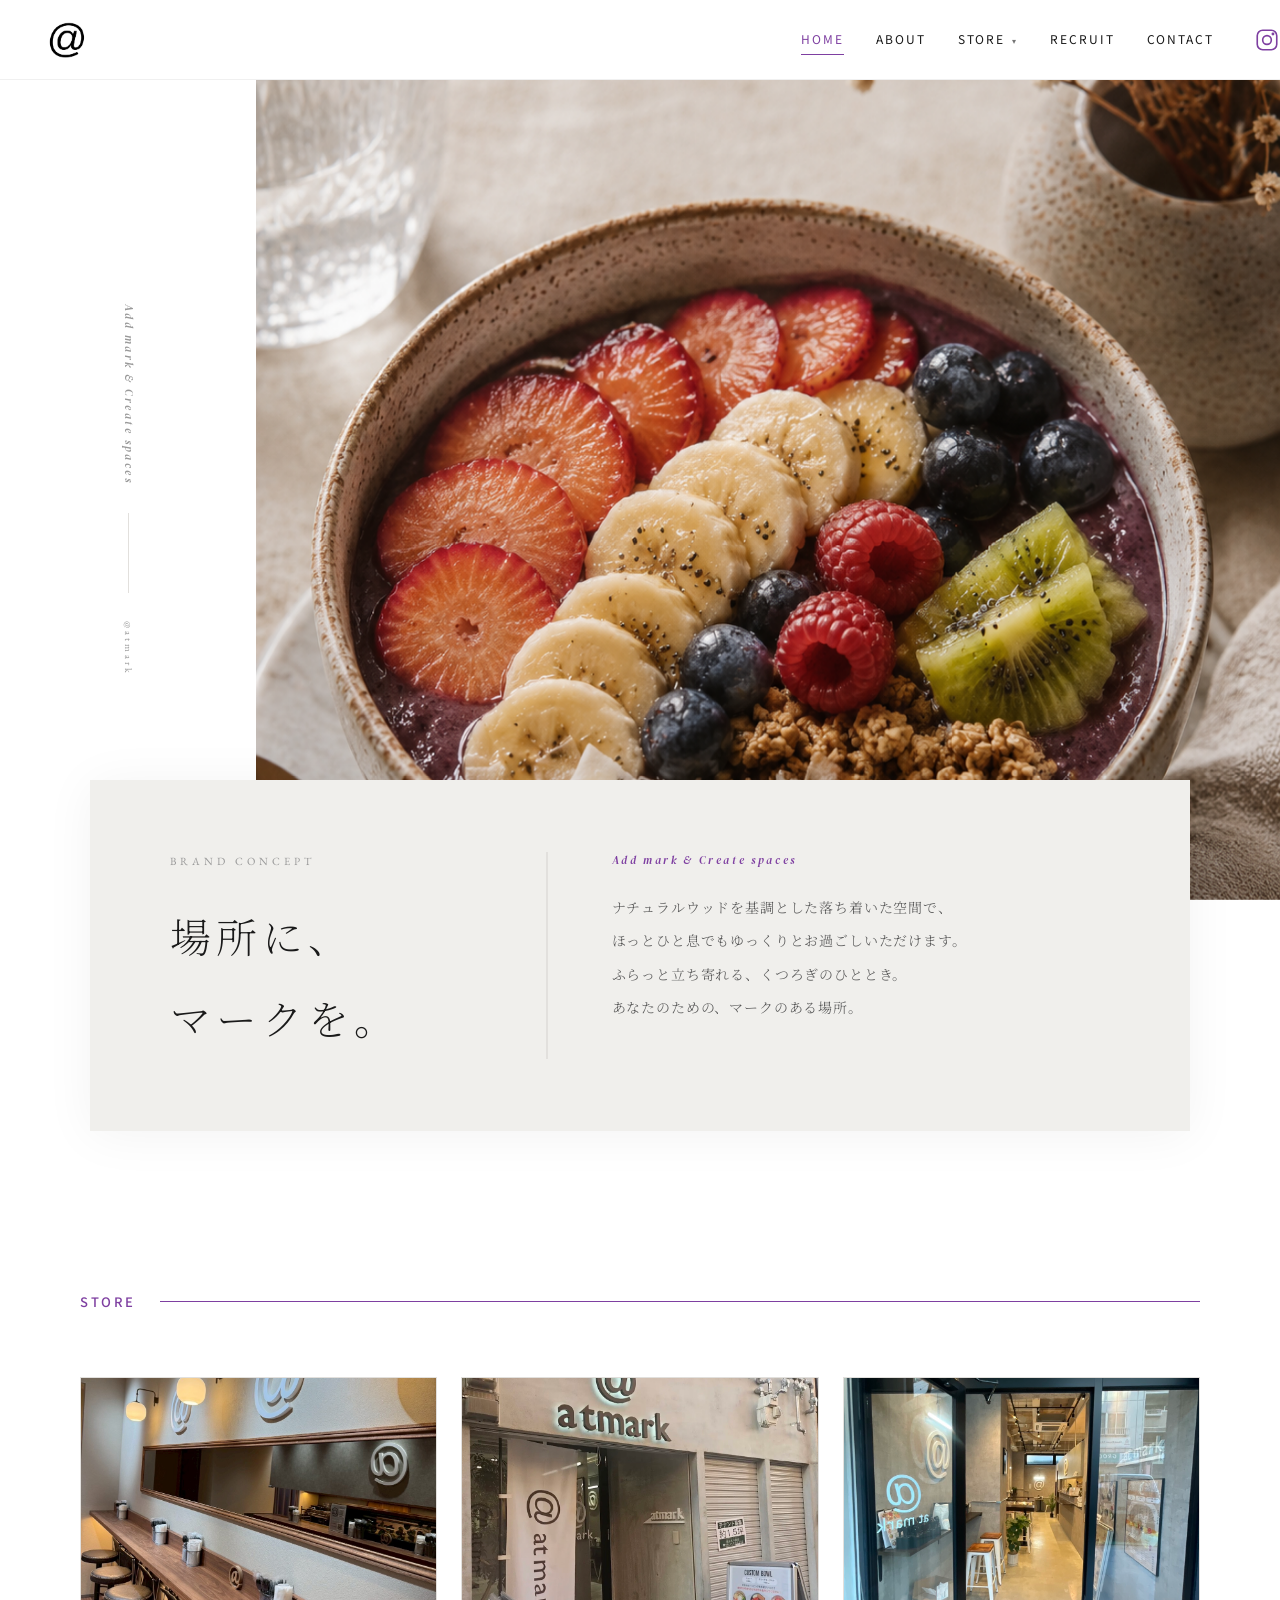
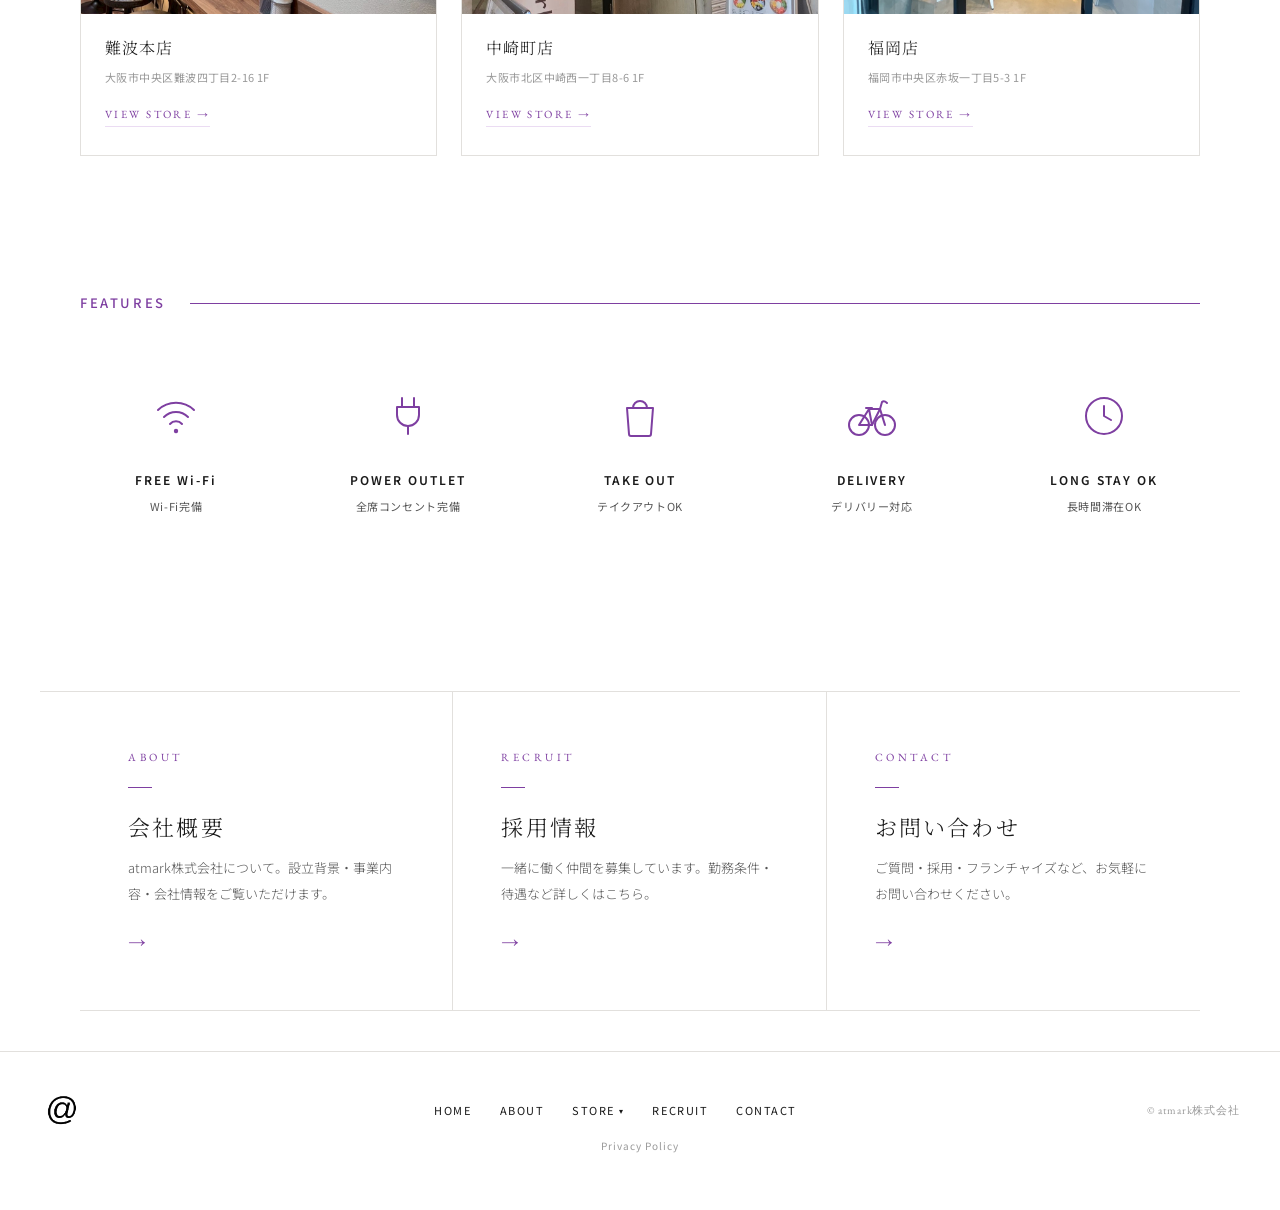
==== commit 8a97b1e3: "SEO optimizations and code quality improvements - Extract shared header/footer to js/header.js + js/" ====
--- a/index.html
+++ b/index.html
@@ -22,7 +22,7 @@
     rel="stylesheet">
   <link rel="icon" href="images/common/favicon.png" type="image/png">
   <link rel="stylesheet" href="css/style.css">
-  <script src="js/loading.js"></script>
+  <script src="js/loading.js" defer></script>
   <script type="application/ld+json">
   {
     "@context": "https://schema.org",
@@ -44,74 +44,11 @@
 </head>
 
 <body>
-  <a href="#main-content" class="skip-link">メインコンテンツへスキップ</a>
-
-  <header class="header">
-    <div class="header__inner">
-      <a href="index.html" class="logo" aria-label="at mark home">
-        <img src="images/common/logo.png" alt="" class="logo__img">
-      </a>
-      <nav class="nav" aria-label="primary">
-        <ul class="nav__list">
-          <li><a href="index.html" class="is-active" aria-current="page">HOME</a></li>
-          <li><a href="about/index.html">ABOUT</a></li>
-          <li class="nav__item--dd">
-            <a href="#">STORE<span class="nav__caret"> ▾</span></a>
-            <ul class="nav__dropdown">
-              <li><a href="store/namba/index.html">難波本店</a></li>
-              <li><a href="store/nakazakicho/index.html">中崎町店</a></li>
-              <li><a href="store/fukuoka/index.html">福岡店</a></li>
-            </ul>
-          </li>
-          <li><a href="recruit/index.html">RECRUIT</a></li>
-          <li><a href="contact/index.html">CONTACT</a></li>
-        </ul>
-        <a href="https://www.instagram.com/atmark.acai?igsh=MmFkdWY1Mmg0eDNp" class="nav__ig" target="_blank"
-          rel="noopener noreferrer" aria-label="Instagram">
-          <svg viewBox="0 0 24 24" width="20" height="20" fill="none" stroke="currentColor" stroke-width="1.5"
-            aria-hidden="true">
-            <rect x="3" y="3" width="18" height="18" rx="5" ry="5" />
-            <circle cx="12" cy="12" r="4" />
-            <circle cx="17.5" cy="6.5" r="0.6" fill="currentColor" />
-          </svg>
-        </a>
-        <button class="nav__hamburger" aria-label="メニューを開く" aria-expanded="false">
-          <span></span>
-          <span></span>
-          <span></span>
-        </button>
-      </nav>
-    </div>
-  </header>
-
-  <div class="nav__drawer" aria-hidden="true">
-    <button class="nav__drawer-close" aria-label="メニューを閉じる">
-      <svg viewBox="0 0 24 24" width="20" height="20" fill="none" stroke="currentColor" stroke-width="1.5"
-        aria-hidden="true">
-        <path d="M18 6L6 18M6 6l12 12" />
-      </svg>
-    </button>
-    <ul class="nav__drawer-list">
-      <li><a href="index.html">HOME</a></li>
-      <li><a href="about/index.html">ABOUT</a></li>
-      <li class="nav__drawer-item--store">
-        <button class="nav__drawer-store-btn" aria-expanded="false">STORE <span
-            class="nav__drawer-caret">▾</span></button>
-        <ul class="nav__drawer-sub">
-          <li><a href="store/namba/index.html">難波本店</a></li>
-          <li><a href="store/nakazakicho/index.html">中崎町店</a></li>
-          <li><a href="store/fukuoka/index.html">福岡店</a></li>
-        </ul>
-      </li>
-      <li><a href="recruit/index.html">RECRUIT</a></li>
-      <li><a href="contact/index.html">CONTACT</a></li>
-    </ul>
-  </div>
-  <div class="nav__overlay"></div>
+  <script src="js/header.js"></script>
 
   <section id="main-content" class="hero-c" aria-label="@atmark">
     <div class="hero-c__visual">
-      <img src="images/common/main.jpg" alt="">
+      <img src="images/common/main.jpg" alt="@atmarkのアサイーボウル" width="1122" height="1402">
     </div>
     <div class="hero-c__side" aria-hidden="true">
       <span class="hero-c__side-text">Add mark &amp; Create spaces</span>
@@ -144,7 +81,7 @@
       <ul class="stores__grid">
         <li class="store-card">
           <div class="store-card__img">
-            <img src="images/store/namba/interior-01.jpg" alt="難波本店" loading="lazy">
+            <img src="images/store/namba/interior-01.jpg" alt="難波本店" loading="lazy" width="1108" height="1477">
           </div>
           <div class="store-card__body">
             <p class="store-card__name">難波本店</p>
@@ -154,7 +91,7 @@
         </li>
         <li class="store-card">
           <div class="store-card__img">
-            <img src="images/store/nakazakicho/exterior-01.jpg" alt="中崎町店" loading="lazy">
+            <img src="images/store/nakazakicho/exterior-01.jpg" alt="中崎町店" loading="lazy" width="1114" height="1470">
           </div>
           <div class="store-card__body">
             <p class="store-card__name">中崎町店</p>
@@ -164,7 +101,7 @@
         </li>
         <li class="store-card">
           <div class="store-card__img">
-            <img src="images/store/fukuoka/exterior-01.jpg" alt="福岡店" loading="lazy">
+            <img src="images/store/fukuoka/exterior-01.jpg" alt="福岡店" loading="lazy" width="1108" height="1477">
           </div>
           <div class="store-card__body">
             <p class="store-card__name">福岡店</p>
@@ -284,31 +221,8 @@
     </div>
   </section>
 
-  <footer class="footer">
-    <div class="footer__inner">
-      <a href="index.html" class="logo logo--sm" aria-label="at mark home">
-        <img src="images/common/logo.png" alt="" class="logo__img">
-      </a>
-      <nav class="footer__nav" aria-label="footer">
-        <ul>
-          <li><a href="index.html">HOME</a></li>
-          <li><a href="about/index.html">ABOUT</a></li>
-          <li class="footer__nav-item--store">
-            <button class="footer__store-btn">STORE <span class="footer__store-caret">▾</span></button>
-            <ul class="footer__store-sub">
-              <li><a href="store/namba/index.html">難波本店</a></li>
-              <li><a href="store/nakazakicho/index.html">中崎町店</a></li>
-              <li><a href="store/fukuoka/index.html">福岡店</a></li>
-            </ul>
-          </li>
-          <li><a href="recruit/index.html">RECRUIT</a></li>
-          <li><a href="contact/index.html">CONTACT</a></li>
-        </ul>
-      </nav>
-      <p class="footer__copy">© atmark株式会社</p>
-    </div>
-    <div class="footer__bottom"><a href="privacy/index.html" class="footer__privacy-link">Privacy Policy</a></div>
-  </footer>
+
+  <script src="js/footer.js"></script>
 
   <script src="js/nav.js" defer></script>
 </body>
--- a/css/style.css
+++ b/css/style.css
@@ -29,6 +29,13 @@
 
   --container:      1200px;
   --container-wide: 1400px;
+
+  --white:        #fff;
+  --overlay-dark: #111;
+  --surface-warm: #F0EFEC;
+  --surface-gray: #e6e6e6;
+  --surface-ceo:  #EBEBEB;
+  --accent-hover: #7c5cbf;
 }
 
 /* ---------------------------------------------------------
@@ -58,7 +65,7 @@
   top: -40px;
   left: 0;
   background: var(--accent);
-  color: #fff;
+  color: var(--white);
   padding: 8px 16px;
   font-size: 13px;
   text-decoration: none;
@@ -66,6 +73,14 @@
   transition: top 0.2s;
 }
 .skip-link:focus { top: 0; }
+
+/* Focus visible (A3) */
+:focus-visible {
+  outline: 2px solid var(--accent);
+  outline-offset: 3px;
+  border-radius: 2px;
+}
+:focus:not(:focus-visible) { outline: none; }
 
 .container {
   max-width: var(--container);
@@ -137,7 +152,7 @@
   top: 100%;
   left: 50%;
   transform: translateX(-50%) translateY(-4px);
-  background: #FFFFFF;
+  background: var(--surface);
   border: 1px solid var(--border);
   min-width: 136px;
   padding: 14px 0 8px;
@@ -294,7 +309,7 @@
   text-decoration: none;
   transition: color 0.2s;
 }
-.footer__privacy-link:hover { color: #7c5cbf; }
+.footer__privacy-link:hover { color: var(--accent-hover); }
 .cta-privacy {
   display: block;
   margin-top: 16px;
@@ -304,7 +319,7 @@
   text-decoration: none;
   transition: color 0.2s;
 }
-.cta-privacy:hover { color: #7c5cbf; }
+.cta-privacy:hover { color: var(--accent-hover); }
 .footer__copy {
   margin: 0;
   font-size: 11px;
@@ -405,7 +420,7 @@
 .concept {
   max-width: 1100px;
   margin: 0 auto;
-  background: #F0EFEC;
+  background: var(--surface-warm);
   padding: 72px 80px;
   display: grid;
   grid-template-columns: 1fr 2px 1.6fr;
@@ -466,7 +481,7 @@
   margin-top: 0;
 }
 .store-card {
-  background: #FFFFFF;
+  background: var(--surface);
   border: 1px solid var(--border);
   overflow: hidden;
   position: relative;
@@ -538,7 +553,7 @@
   transition: background 0.25s;
 }
 .page-nav__item:last-child { border-right: none; }
-.page-nav__item:hover { background: #FFFFFF; }
+.page-nav__item:hover { background: var(--surface); }
 .page-nav__en {
   font-family: var(--font-garamond);
   font-size: 11px;
@@ -553,7 +568,7 @@
 }
 .page-nav__title {
   margin: 0 0 10px;
-  font-family: var(--serif);
+  font-family: var(--font-serif);
   font-size: 22px;
   font-weight: 300;
   letter-spacing: 0.1em;
@@ -625,7 +640,7 @@
   position: relative;
   height: clamp(300px, 38vw, 460px);
   overflow: hidden;
-  background: #111;
+  background: var(--overlay-dark);
   margin-top: 80px;
 }
 .hero-sub__img {
@@ -640,7 +655,7 @@
   position: absolute;
   left: clamp(32px, 6vw, 80px);
   bottom: clamp(36px, 5.5vw, 64px);
-  color: #fff;
+  color: var(--white);
   text-shadow: 0 1px 18px rgba(0,0,0,0.3);
 }
 .hero-sub__label {
@@ -781,7 +796,7 @@
   position: relative;
   width: 100%;
   height: 360px;
-  background: #e6e6e6;
+  background: var(--surface-gray);
   overflow: hidden;
 }
 .map iframe {
@@ -807,7 +822,7 @@
   width: 32px; height: 32px;
   border-radius: 50%;
   background: var(--accent);
-  color: #fff;
+  color: var(--white);
   font-family: var(--font-serif);
   font-size: 18px;
   box-shadow: 0 2px 6px rgba(0,0,0,0.18);
@@ -835,7 +850,7 @@
   cursor: pointer;
 }
 .btn--ghost {
-  background: #FFFFFF;
+  background: var(--surface);
   color: var(--text);
   border: 1px solid var(--border);
 }
@@ -846,7 +861,7 @@
 }
 .btn--solid {
   background: var(--text);
-  color: #fff;
+  color: var(--white);
   border: 1px solid var(--text);
 }
 .btn--solid:hover { background: var(--accent); border-color: var(--accent); }
@@ -862,7 +877,7 @@
   margin: 0;
   aspect-ratio: 4/3;
   overflow: hidden;
-  background: #e6e6e6;
+  background: var(--surface-gray);
   position: relative;
 }
 .gallery__grid figure::after {
@@ -889,7 +904,6 @@
 /* Other Stores */
 .other-stores {
   padding: var(--sp-m) 0 var(--sp-l);
-  border-top: 1px solid var(--border);
 }
 .other-stores__head {
   text-align: center;
@@ -1006,7 +1020,7 @@
 }
 
 .ceo-upper {
-  background: #EBEBEB;
+  background: var(--surface-ceo);
   position: relative;
   display: flex;
   align-items: flex-end;
@@ -1017,7 +1031,7 @@
   flex: 0 0 44%;
   align-self: stretch;
   position: relative;
-  background: #EBEBEB;
+  background: var(--surface-ceo);
   min-height: 480px;
   overflow: hidden;
 }
@@ -1357,7 +1371,7 @@
 }
 .recruit-tab-btn.is-active {
   background: var(--text);
-  color: #fff;
+  color: var(--white);
 }
 .recruit-tab-btn.is-active .recruit-tab-btn__sub { color: rgba(255,255,255,0.55); }
 
@@ -1456,7 +1470,7 @@
   width: 100%;
   padding: 12px 16px;
   border: 1px solid var(--border);
-  background: #FFFFFF;
+  background: var(--surface);
   color: var(--text);
   font-family: var(--font-sans);
   font-size: 14px;
@@ -1495,7 +1509,7 @@
   width: 100%;
   padding: 18px;
   background: var(--text);
-  color: #fff;
+  color: var(--white);
   font-family: var(--font-sans);
   font-size: 13px;
   font-weight: 500;
@@ -1514,7 +1528,7 @@
   position: fixed;
   inset: 0;
   z-index: 9999;
-  background: #ffffff;
+  background: var(--surface);
   display: flex;
   flex-direction: column;
   align-items: center;
@@ -1748,7 +1762,7 @@
   }
   .ceo-upper__quote {
     display: inline;
-    background: #ffffff;
+    background: var(--surface);
     box-decoration-break: clone;
     -webkit-box-decoration-break: clone;
     padding: 4px 10px;
@@ -1848,7 +1862,7 @@
   list-style: none;
   margin: 0;
   padding: 0;
-  background: #fff;
+  background: var(--bg);
   border: none;
   white-space: nowrap;
   max-height: 0;
